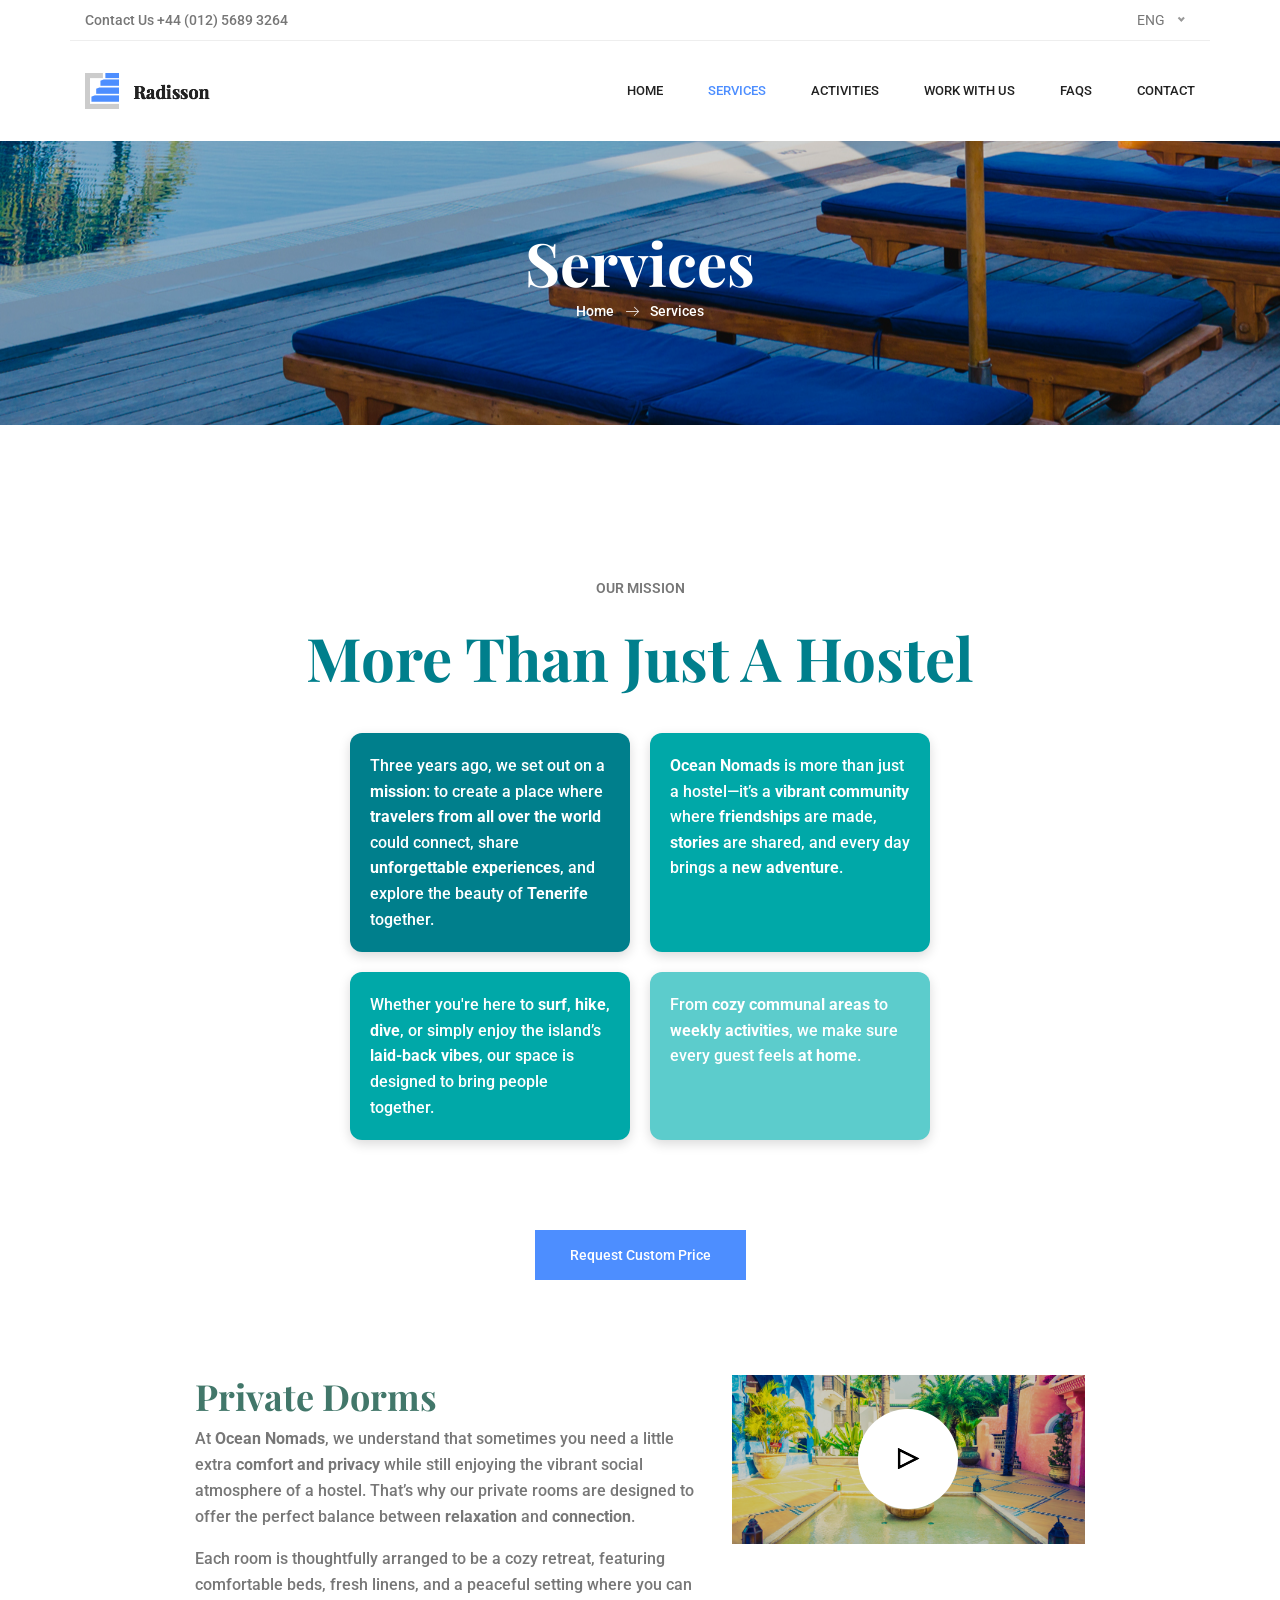
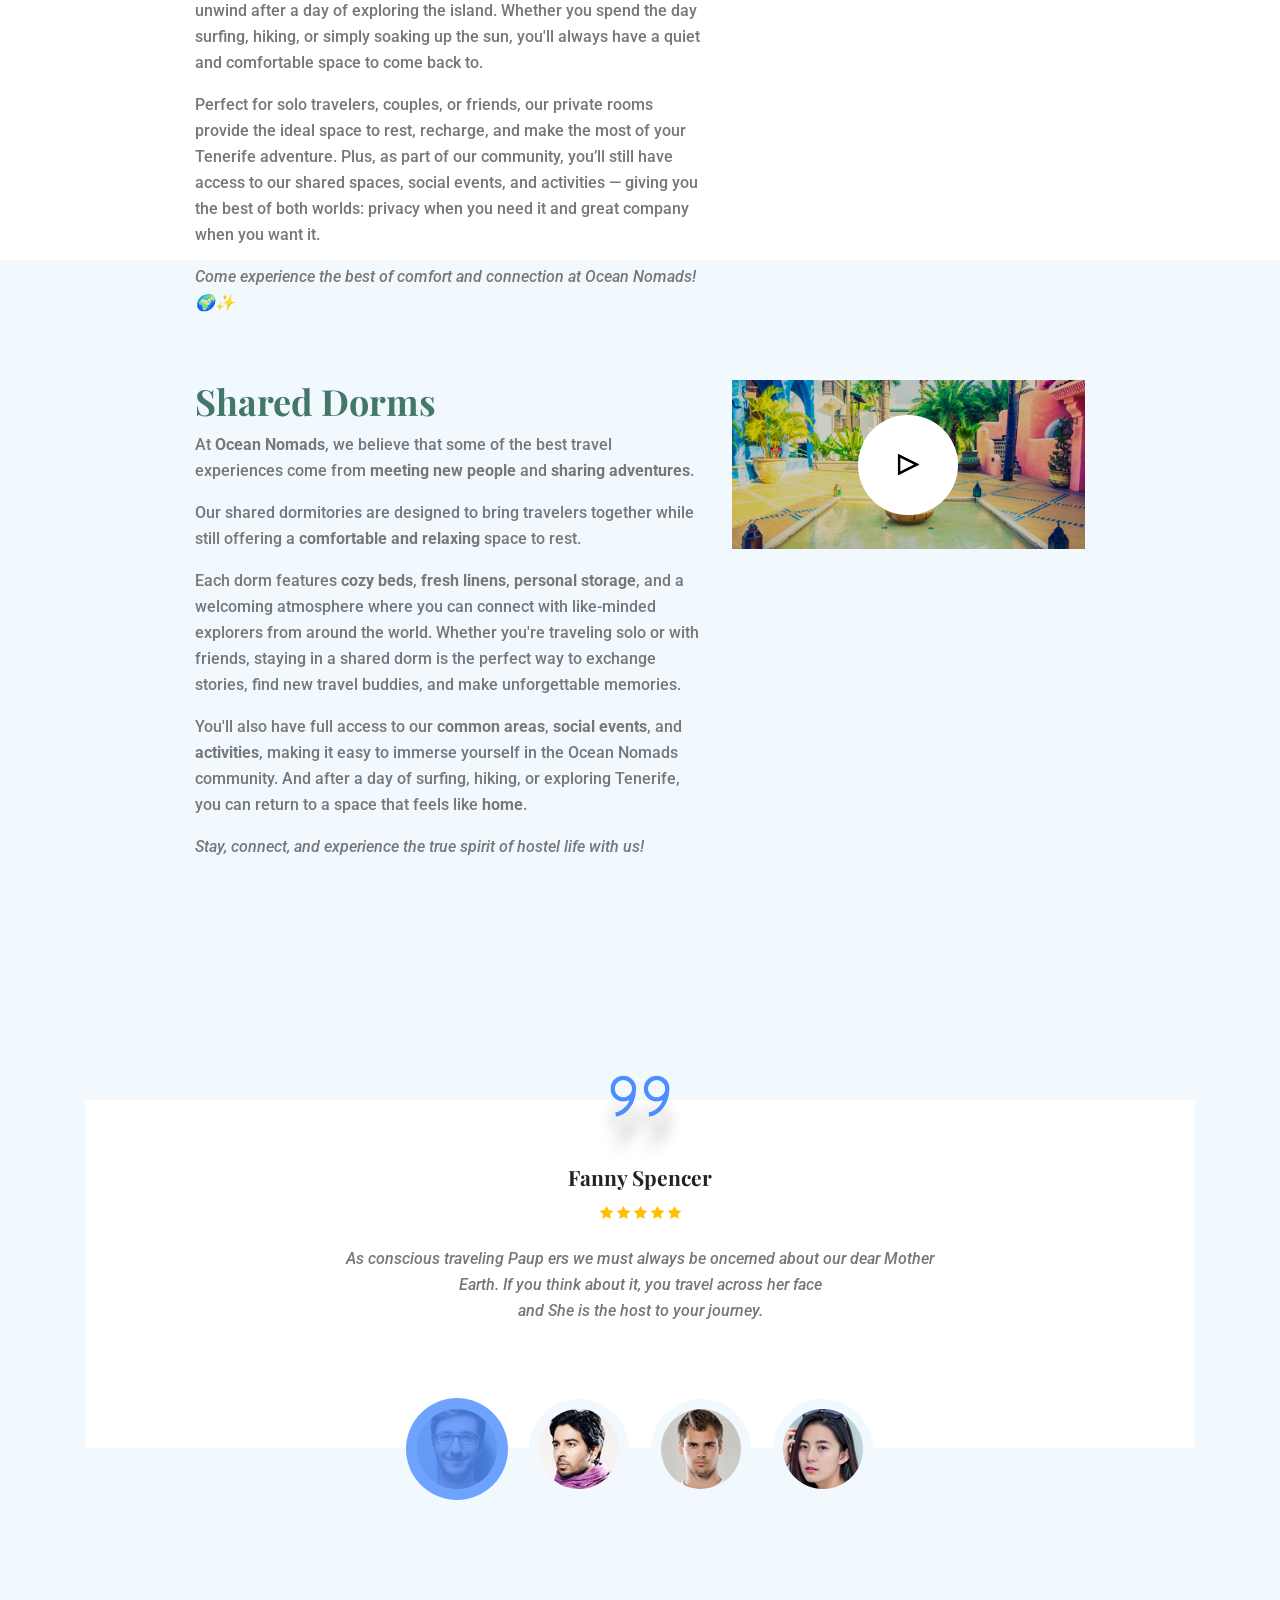
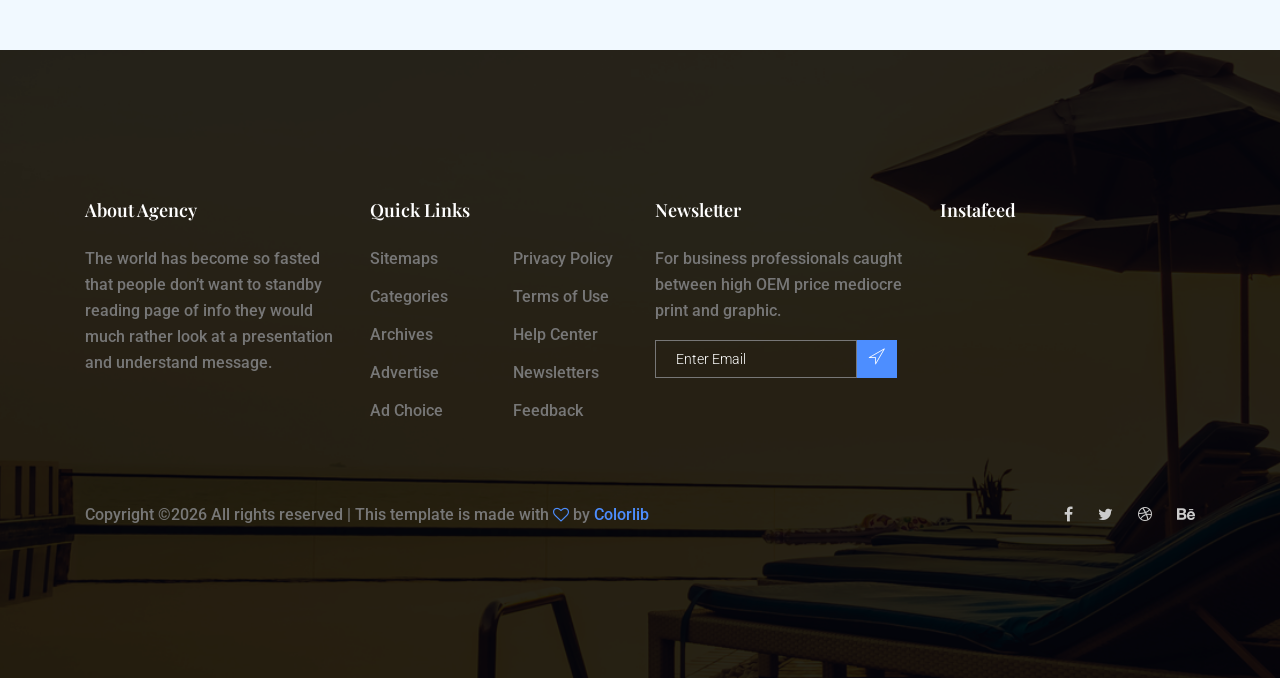
==== radission-gh-pages/about-us.html @ a46b7e70 "first empty draft" ====
<!doctype html>
<html lang="en">

<head>
  <!-- Required meta tags -->
  <meta charset="utf-8">
  <meta name="viewport" content="width=device-width, initial-scale=1, shrink-to-fit=no">

  <link rel="icon" href="img/favicon.png" type="image/png">
  <title>Ocean Nomads Hostel</title>

  <!-- Bootstrap CSS -->
  <link rel="stylesheet" href="css/bootstrap.css">
  <link rel="stylesheet" href="//code.jquery.com/ui/1.12.1/themes/base/jquery-ui.css">
  <link rel="stylesheet" href="vendors/linericon/style.css">
  <link rel="stylesheet" href="css/font-awesome.min.css">
  <link rel="stylesheet" href="vendors/owl-carousel/owl.carousel.min.css">
  <link rel="stylesheet" href="vendors/lightbox/simpleLightbox.css">
  <link rel="stylesheet" href="vendors/nice-select/css/nice-select.css">
  <link rel="stylesheet" href="vendors/animate-css/animate.css">
  <link rel="stylesheet" href="vendors/popup/magnific-popup.css">

  <!-- Main CSS -->
  <link rel="stylesheet" href="css/style.css">
  <link rel="stylesheet" href="css/responsive.css">
</head>

<body>

  <!--================Header Menu Area =================-->
  <header class="header_area">
    <div class="top_menu row m0">
      <div class="container">
        <div class="float-left">
          <ul class="list header_social">
            <li><a href="#">Contact Us +44 (012) 5689 3264</a></li>
          </ul>
        </div>
        <div class="float-right">
          <select>
            <option value="1">ENG</option>
            <option value="1">FRA</option>
            <option value="1">ESP</option>
          </select>
        </div>
      </div>
    </div>
    <div class="main_menu">
      <nav class="navbar navbar-expand-lg navbar-light">
        <div class="container">
          <!-- Brand Logo -->
          <a class="navbar-brand logo_h" href="index.html">
            <img src="img/logo.png" alt="Ocean Nomads Hostel Logo">
          </a>
          <button class="navbar-toggler" type="button" data-toggle="collapse"
            data-target="#navbarSupportedContent" aria-controls="navbarSupportedContent"
            aria-expanded="false" aria-label="Toggle navigation">
            <span class="icon-bar"></span>
            <span class="icon-bar"></span>
            <span class="icon-bar"></span>
          </button>

          <!-- Navbar Links -->
          <div class="collapse navbar-collapse offset" id="navbarSupportedContent">
            <ul class="nav navbar-nav menu_nav ml-auto">
              <li class="nav-item"><a class="nav-link" href="index.html">Home</a></li>
              <li class="nav-item active"><a class="nav-link" href="about-us.html">Services</a></li>
              <li class="nav-item"><a class="nav-link" href="gallery.html">Activities</a></li>
			  <li class="nav-item"><a class="nav-link" href="work.html">Work With Us</a></li>
			  <li class="nav-item"><a class="nav-link" href="faqs.html">FAQs</a></li>
              <li class="nav-item"><a class="nav-link" href="contact.html">Contact</a></li>
            </ul>
          </div>
        </div>
      </nav>
    </div>
  </header>
  <!--================End Header Menu Area =================-->

	<!--================Home Banner Area =================-->
	<section class="banner_area">
		<div class="banner_inner d-flex align-items-center">
			<div class="overlay bg-parallax" data-stellar-ratio="0.9" data-stellar-vertical-offset="0" data-background=""></div>
			<div class="container">
				<div class="banner_content text-center">
					<h2>Services</h2>
					<div class="page_link">
						<a href="index.html">Home</a>
						<a href="about-us.html">Services</a>
					</div>
				</div>
			</div>
		</div>
	</section>
	<!--================End Home Banner Area =================-->

	<!--================About Area =================-->
	<section class="about_area section_gap_top">
		<div class="container">
			<div class="row">
				<div class="col-lg-12">
					<div class="main_title">
						<div class="top-part">
							<p>Our Mission</p>
						</div>
						<h2>
							More Than Just A Hostel
						</h2>
						<div class="bottom_part">
						<div class="info-box">
							<p>
							Three years ago, we set out on a <strong>mission</strong>: to create a place where 
							<strong>travelers from all over the world</strong> could connect, share 
							<strong>unforgettable experiences</strong>, and explore the beauty of 
							<strong>Tenerife</strong> together.
							</p>
						</div>

						<div class="info-box">
							<p>
							<strong>Ocean Nomads</strong> is more than just a hostel—it’s a 
							<strong>vibrant community</strong> where <strong>friendships</strong> are made, 
							<strong>stories</strong> are shared, and every day brings a 
							<strong>new adventure</strong>.
							</p>
						</div>

						<div class="info-box">
							<p>
							Whether you're here to <strong>surf</strong>, <strong>hike</strong>, <strong>dive</strong>, 
							or simply enjoy the island’s <strong>laid-back vibes</strong>, our space is designed to 
							bring people together.
							</p>
						</div>

						<div class="info-box">
							<p>
							From <strong>cozy communal areas</strong> to <strong>weekly activities</strong>, we make 
							sure every guest feels <strong>at home</strong>.
							</p>
						</div>
						</div>


						<a href="#" class="main_btn mt-45">Request Custom Price</a>
					</div>
				</div>
			</div>
			<div class="row justify-content-center align-items-center mb-5">
			<div class="col-lg-10 d-flex flex-wrap">
				
				<!-- Left: Text -->
				<div class="col-lg-7 col-md-12">
				<h3>Private Dorms</h3>
				<div class="info-box">
					<p>
					At <strong>Ocean Nomads</strong>, we understand that sometimes you need a little extra 
					<strong>comfort and privacy</strong> while still enjoying the vibrant social atmosphere 
					of a hostel. That’s why our private rooms are designed to offer the perfect balance 
					between <strong>relaxation</strong> and <strong>connection</strong>.
					</p>
					<p>
					Each room is thoughtfully arranged to be a cozy retreat, featuring comfortable beds, 
					fresh linens, and a peaceful setting where you can unwind after a day of exploring the 
					island. Whether you spend the day surfing, hiking, or simply soaking up the sun, you'll 
					always have a quiet and comfortable space to come back to.
					</p>
					<p>
					Perfect for solo travelers, couples, or friends, our private rooms provide the ideal space 
					to rest, recharge, and make the most of your Tenerife adventure. Plus, as part of our 
					community, you’ll still have access to our shared spaces, social events, and activities — 
					giving you the best of both worlds: privacy when you need it and great company when you want it.
					</p>
					<p><em>Come experience the best of comfort and connection at Ocean Nomads! 🌍✨</em></p>
				</div>
				</div>

				<!-- Right: Video -->
				<div class="col-lg-5 col-md-12 text-center">
				<div class="video_area small-video" id="video">
					<img class="img-fluid" src="img/video-1.jpg" alt="">
					<div class="overlay overlay-bg"></div>
					<a class="popup-youtube" href="https://www.youtube.com/watch?v=VufDd-QL1c0">
					<img src="img/video-icon-1.png" alt="">
					</a>
				</div>
				</div>

			</div>
			</div>

			<div class="row justify-content-center align-items-center mb-5">
			<div class="col-lg-10 d-flex flex-wrap">
				
				<!-- Left: Text -->
				<div class="col-lg-7 col-md-12 order-lg-1 order-2">
				<h3>Shared Dorms</h3>
				<div class="info-box">
					<p>
					At <strong>Ocean Nomads</strong>, we believe that some of the best travel experiences 
					come from <strong>meeting new people</strong> and <strong>sharing adventures</strong>.
					</p>
					<p>
					Our shared dormitories are designed to bring travelers together while still offering a 
					<strong>comfortable and relaxing</strong> space to rest.
					</p>
					<p>
					Each dorm features <strong>cozy beds</strong>, <strong>fresh linens</strong>, 
					<strong>personal storage</strong>, and a welcoming atmosphere where you can connect 
					with like-minded explorers from around the world. Whether you're traveling solo or with 
					friends, staying in a shared dorm is the perfect way to exchange stories, find new travel 
					buddies, and make unforgettable memories.
					</p>
					<p>
					You'll also have full access to our <strong>common areas</strong>, 
					<strong>social events</strong>, and <strong>activities</strong>, making it easy to immerse 
					yourself in the Ocean Nomads community. And after a day of surfing, hiking, or exploring 
					Tenerife, you can return to a space that feels like <strong>home</strong>.
					</p>
					<p><em>Stay, connect, and experience the true spirit of hostel life with us!</em></p>
				</div>
				</div>

				<!-- Right: Video -->
				<div class="col-lg-5 col-md-12 text-center order-lg-2 order-1">
				<div class="video_area small-video" id="video">
					<img class="img-fluid" src="img/video-1.jpg" alt="">
					<div class="overlay overlay-bg"></div>
					<a class="popup-youtube" href="https://www.youtube.com/watch?v=VufDd-QL1c0">
					<img src="img/video-icon-1.png" alt="">
					</a>
				</div>
				</div>

			</div>
			</div>

			</div>
		</div>
	</section>
	<!--================End About Area =================-->

	<!--================Testimonials Area =================-->
	<section class="testimonials-area section_gap color-bg">
		<div class="container">
			<div class="text-center">
				<img class="quote-img" src="img/quote.png" alt="">
			</div>
			<div class="testi-slider owl-carousel" data-slider-id="1">
				<div class="item">
					<div class="testi-item">
						<h4>Fanny Spencer</h4>
						<ul class="list">
							<li><a href="#"><i class="fa fa-star"></i></a></li>
							<li><a href="#"><i class="fa fa-star"></i></a></li>
							<li><a href="#"><i class="fa fa-star"></i></a></li>
							<li><a href="#"><i class="fa fa-star"></i></a></li>
							<li><a href="#"><i class="fa fa-star"></i></a></li>
						</ul>
						<div class="wow fadeIn" data-wow-duration="1s">
							<p>
								As conscious traveling Paup ers we must always be oncerned about our dear Mother Earth. If you think about it,
								you travel
								across her face <br> and She is the host to your journey.
							</p>
						</div>
					</div>
				</div>
				<div class="item">
					<div class="testi-item">
						<h4>Fanny Spencer</h4>
						<ul class="list">
							<li><a href="#"><i class="fa fa-star"></i></a></li>
							<li><a href="#"><i class="fa fa-star"></i></a></li>
							<li><a href="#"><i class="fa fa-star"></i></a></li>
							<li><a href="#"><i class="fa fa-star"></i></a></li>
							<li><a href="#"><i class="fa fa-star"></i></a></li>
						</ul>
						<div class="wow fadeIn" data-wow-duration="1s">
							<p>
								As conscious traveling Paup ers we must always be oncerned about our dear Mother Earth. If you think about it,
								you travel
								across her face <br> and She is the host to your journey.
							</p>
						</div>
					</div>
				</div>
				<div class="item">
					<div class="testi-item">
						<h4>Fanny Spencer</h4>
						<ul class="list">
							<li><a href="#"><i class="fa fa-star"></i></a></li>
							<li><a href="#"><i class="fa fa-star"></i></a></li>
							<li><a href="#"><i class="fa fa-star"></i></a></li>
							<li><a href="#"><i class="fa fa-star"></i></a></li>
							<li><a href="#"><i class="fa fa-star"></i></a></li>
						</ul>
						<div class="wow fadeIn" data-wow-duration="1s">
							<p>
								As conscious traveling Paup ers we must always be oncerned about our dear Mother Earth. If you think about it,
								you travel
								across her face <br> and She is the host to your journey.
							</p>
						</div>
					</div>
				</div>
				<div class="item">
					<div class="testi-item">
						<img src="img/quote.png" alt="">
						<h4>Fanny Spencer</h4>
						<ul class="list">
							<li><a href="#"><i class="fa fa-star"></i></a></li>
							<li><a href="#"><i class="fa fa-star"></i></a></li>
							<li><a href="#"><i class="fa fa-star"></i></a></li>
							<li><a href="#"><i class="fa fa-star"></i></a></li>
							<li><a href="#"><i class="fa fa-star"></i></a></li>
						</ul>
						<div class="wow fadeIn" data-wow-duration="1s">
							<p>
								As conscious traveling Paup ers we must always be oncerned about our dear Mother Earth. If you think about it,
								you travel
								across her face <br> and She is the host to your journey.
							</p>
						</div>
					</div>
				</div>
			</div>
			<div class="owl-thumbs d-flex justify-content-center" data-slider-id="1">
				<div class="owl-thumb-item">
					<div>
						<img class="img-fluid" src="img/testimonial/t1.png" alt="">
					</div>
					<div class="overlay overlay-grad"></div>
				</div>
				<div class="owl-thumb-item">
					<div>
						<img class="img-fluid" src="img/testimonial/t2.png" alt="">
					</div>
					<div class="overlay overlay-grad"></div>
				</div>
				<div class="owl-thumb-item">
					<div>
						<img class="img-fluid" src="img/testimonial/t3.png" alt="">
					</div>
					<div class="overlay overlay-grad"></div>
				</div>
				<div class="owl-thumb-item">
					<div>
						<img class="img-fluid" src="img/testimonial/t4.png" alt="">
					</div>
					<div class="overlay overlay-grad"></div>
				</div>
			</div>
		</div>
	</section>
	<!--================End Testimonials Area =================-->

	<!--================ start footer Area  =================-->
	<footer class="footer-area section_gap">
		<div class="container">
			<div class="row">
				<div class="col-lg-3  col-md-6 col-sm-6">
					<div class="single-footer-widget">
						<h6>About Agency</h6>
						<p>
							The world has become so fasted that people don’t want to standby reading page of info they would much rather
							look at a presentation and understand message.
						</p>
					</div>
				</div>
				<div class="col-lg-3 col-md-6 col-sm-6">
					<div class="single-footer-widget">
						<h6>Quick Links</h6>
						<div class="row">
							<ul class="col footer-nav">
								<li><a href="#">Sitemaps</a></li>
								<li><a href="#">Categories</a></li>
								<li><a href="#">Archives</a></li>
								<li><a href="#">Advertise</a></li>
								<li><a href="#">Ad Choice</a></li>
							</ul>
							<ul class="col footer-nav">
								<li><a href="#">Privacy Policy</a></li>
								<li><a href="#">Terms of Use</a></li>
								<li><a href="#">Help Center</a></li>
								<li><a href="#">Newsletters</a></li>
								<li><a href="#">Feedback</a></li>
							</ul>
						</div>
					</div>
				</div>

				<div class="col-lg-3  col-md-6 col-sm-6">
					<div class="single-footer-widget">
						<h6>Newsletter</h6>
						<p>For business professionals caught between high OEM price mediocre print and graphic.</p>
						<div class="" id="mc_embed_signup">

							<form target="_blank" novalidate="true" action="https://spondonit.us12.list-manage.com/subscribe/post?u=1462626880ade1ac87bd9c93a&amp;id=92a4423d01"
							 method="get" class="form-inline">

								<div class="d-flex flex-row">

									<input class="form-control" name="EMAIL" placeholder="Enter Email" onfocus="this.placeholder = ''" onblur="this.placeholder = 'Enter Email '"
									 required="" type="email">


									<button class="click-btn btn btn-default"><i class="lnr lnr-location" aria-hidden="true"></i></button>
									<div style="position: absolute; left: -5000px;">
										<input name="b_36c4fd991d266f23781ded980_aefe40901a" tabindex="-1" value="" type="text">
									</div>

									<!-- <div class="col-lg-4 col-md-4">
											<button class="bb-btn btn"><span class="lnr lnr-arrow-right"></span></button>
										</div>  -->
								</div>
								<div class="info"></div>
							</form>
						</div>
					</div>
				</div>
				<div class="col-lg-3  col-md-6 col-sm-6">
					<div class="single-footer-widget mail-chimp">
						<h6 class="mb-20">Instafeed</h6>
						<ul class="instafeed d-flex flex-wrap">
							<li><img src="img/instagram/Image-01.jpg" alt=""></li>
							<li><img src="img/instagram/Image-02.jpg" alt=""></li>
							<li><img src="img/instagram/Image-03.jpg" alt=""></li>
							<li><img src="img/instagram/Image-04.jpg" alt=""></li>
							<li><img src="img/instagram/Image-05.jpg" alt=""></li>
							<li><img src="img/instagram/Image-06.jpg" alt=""></li>
							<li><img src="img/instagram/Image-07.jpg" alt=""></li>
							<li><img src="img/instagram/Image-08.jpg" alt=""></li>
						</ul>
					</div>
				</div>
			</div>
			<div class="footer-bottom d-flex justify-content-between align-items-center flex-wrap">
				<div>
					<p class="footer-text m-0"><!-- Link back to Colorlib can't be removed. Template is licensed under CC BY 3.0. -->
Copyright &copy;<script>document.write(new Date().getFullYear());</script> All rights reserved | This template is made with <i class="fa fa-heart-o" aria-hidden="true"></i> by <a href="https://colorlib.com" target="_blank">Colorlib</a>
<!-- Link back to Colorlib can't be removed. Template is licensed under CC BY 3.0. --></p>
				</div>
				<div class="footer-social d-flex align-items-center">
					<a href="#"><i class="fa fa-facebook"></i></a>
					<a href="#"><i class="fa fa-twitter"></i></a>
					<a href="#"><i class="fa fa-dribbble"></i></a>
					<a href="#"><i class="fa fa-behance"></i></a>
				</div>
			</div>
		</div>
	</footer>
	<!--================ End footer Area  =================-->


	<!-- Optional JavaScript -->
	<!-- jQuery first, then Popper.js, then Bootstrap JS -->
	<script src="js/jquery.min.js"></script>
	<script src="https://code.jquery.com/ui/1.12.1/jquery-ui.js"></script>
	<script src="js/popper.js"></script>
	<script src="js/bootstrap.min.js"></script>
	<script src="js/stellar.js"></script>
	<script src="https://maps.googleapis.com/maps/api/js?key=AIzaSyBhOdIF3Y9382fqJYt5I_sswSrEw5eihAA"></script>
	<script src="vendors/lightbox/simpleLightbox.min.js"></script>
	<script src="vendors/nice-select/js/jquery.nice-select.min.js"></script>
	<script src="vendors/isotope/imagesloaded.pkgd.min.js"></script>
	<script src="vendors/isotope/isotope.pkgd.min.js"></script>
	<script src="vendors/owl-carousel/owl.carousel.min.js"></script>
	<script src="js/owl-carousel-thumb.min.js"></script>
	<script src="vendors/popup/jquery.magnific-popup.min.js"></script>
	<script src="js/jquery.ajaxchimp.min.js"></script>
	<script src="vendors/counter-up/jquery.waypoints.min.js"></script>
	<script src="vendors/counter-up/jquery.counterup.js"></script>
	<script src="js/mail-script.js"></script>
	<script src="js/theme.js"></script>
</body>

</html>
---- radission-gh-pages/vendors/linericon/style.css ----
@font-face {
	font-family: 'Linearicons-Free';
	src:url('fonts/Linearicons-Free.eot?w118d');
	src:url('fonts/Linearicons-Free.eot?#iefixw118d') format('embedded-opentype'),
		url('fonts/Linearicons-Free.woff2?w118d') format('woff2'),
		url('fonts/Linearicons-Free.woff?w118d') format('woff'),
		url('fonts/Linearicons-Free.ttf?w118d') format('truetype'),
		url('fonts/Linearicons-Free.svg?w118d#Linearicons-Free') format('svg');
	font-weight: normal;
	font-style: normal;
}

.lnr {
	font-family: 'Linearicons-Free';
	speak: none;
	font-style: normal;
	font-weight: normal;
	font-variant: normal;
	text-transform: none;
	line-height: 1;

	/* Better Font Rendering =========== */
	-webkit-font-smoothing: antialiased;
	-moz-osx-font-smoothing: grayscale;
}

.lnr-home:before {
	content: "\e800";
}
.lnr-apartment:before {
	content: "\e801";
}
.lnr-pencil:before {
	content: "\e802";
}
.lnr-magic-wand:before {
	content: "\e803";
}
.lnr-drop:before {
	content: "\e804";
}
.lnr-lighter:before {
	content: "\e805";
}
.lnr-poop:before {
	content: "\e806";
}
.lnr-sun:before {
	content: "\e807";
}
.lnr-moon:before {
	content: "\e808";
}
.lnr-cloud:before {
	content: "\e809";
}
.lnr-cloud-upload:before {
	content: "\e80a";
}
.lnr-cloud-download:before {
	content: "\e80b";
}
.lnr-cloud-sync:before {
	content: "\e80c";
}
.lnr-cloud-check:before {
	content: "\e80d";
}
.lnr-database:before {
	content: "\e80e";
}
.lnr-lock:before {
	content: "\e80f";
}
.lnr-cog:before {
	content: "\e810";
}
.lnr-trash:before {
	content: "\e811";
}
.lnr-dice:before {
	content: "\e812";
}
.lnr-heart:before {
	content: "\e813";
}
.lnr-star:before {
	content: "\e814";
}
.lnr-star-half:before {
	content: "\e815";
}
.lnr-star-empty:before {
	content: "\e816";
}
.lnr-flag:before {
	content: "\e817";
}
.lnr-envelope:before {
	content: "\e818";
}
.lnr-paperclip:before {
	content: "\e819";
}
.lnr-inbox:before {
	content: "\e81a";
}
.lnr-eye:before {
	content: "\e81b";
}
.lnr-printer:before {
	content: "\e81c";
}
.lnr-file-empty:before {
	content: "\e81d";
}
.lnr-file-add:before {
	content: "\e81e";
}
.lnr-enter:before {
	content: "\e81f";
}
.lnr-exit:before {
	content: "\e820";
}
.lnr-graduation-hat:before {
	content: "\e821";
}
.lnr-license:before {
	content: "\e822";
}
.lnr-music-note:before {
	content: "\e823";
}
.lnr-film-play:before {
	content: "\e824";
}
.lnr-camera-video:before {
	content: "\e825";
}
.lnr-camera:before {
	content: "\e826";
}
.lnr-picture:before {
	content: "\e827";
}
.lnr-book:before {
	content: "\e828";
}
.lnr-bookmark:before {
	content: "\e829";
}
.lnr-user:before {
	content: "\e82a";
}
.lnr-users:before {
	content: "\e82b";
}
.lnr-shirt:before {
	content: "\e82c";
}
.lnr-store:before {
	content: "\e82d";
}
.lnr-cart:before {
	content: "\e82e";
}
.lnr-tag:before {
	content: "\e82f";
}
.lnr-phone-handset:before {
	content: "\e830";
}
.lnr-phone:before {
	content: "\e831";
}
.lnr-pushpin:before {
	content: "\e832";
}
.lnr-map-marker:before {
	content: "\e833";
}
.lnr-map:before {
	content: "\e834";
}
.lnr-location:before {
	content: "\e835";
}
.lnr-calendar-full:before {
	content: "\e836";
}
.lnr-keyboard:before {
	content: "\e837";
}
.lnr-spell-check:before {
	content: "\e838";
}
.lnr-screen:before {
	content: "\e839";
}
.lnr-smartphone:before {
	content: "\e83a";
}
.lnr-tablet:before {
	content: "\e83b";
}
.lnr-laptop:before {
	content: "\e83c";
}
.lnr-laptop-phone:before {
	content: "\e83d";
}
.lnr-power-switch:before {
	content: "\e83e";
}
.lnr-bubble:before {
	content: "\e83f";
}
.lnr-heart-pulse:before {
	content: "\e840";
}
.lnr-construction:before {
	content: "\e841";
}
.lnr-pie-chart:before {
	content: "\e842";
}
.lnr-chart-bars:before {
	content: "\e843";
}
.lnr-gift:before {
	content: "\e844";
}
.lnr-diamond:before {
	content: "\e845";
}
.lnr-linearicons:before {
	content: "\e846";
}
.lnr-dinner:before {
	content: "\e847";
}
.lnr-coffee-cup:before {
	content: "\e848";
}
.lnr-leaf:before {
	content: "\e849";
}
.lnr-paw:before {
	content: "\e84a";
}
.lnr-rocket:before {
	content: "\e84b";
}
.lnr-briefcase:before {
	content: "\e84c";
}
.lnr-bus:before {
	content: "\e84d";
}
.lnr-car:before {
	content: "\e84e";
}
.lnr-train:before {
	content: "\e84f";
}
.lnr-bicycle:before {
	content: "\e850";
}
.lnr-wheelchair:before {
	content: "\e851";
}
.lnr-select:before {
	content: "\e852";
}
.lnr-earth:before {
	content: "\e853";
}
.lnr-smile:before {
	content: "\e854";
}
.lnr-sad:before {
	content: "\e855";
}
.lnr-neutral:before {
	content: "\e856";
}
.lnr-mustache:before {
	content: "\e857";
}
.lnr-alarm:before {
	content: "\e858";
}
.lnr-bullhorn:before {
	content: "\e859";
}
.lnr-volume-high:before {
	content: "\e85a";
}
.lnr-volume-medium:before {
	content: "\e85b";
}
.lnr-volume-low:before {
	content: "\e85c";
}
.lnr-volume:before {
	content: "\e85d";
}
.lnr-mic:before {
	content: "\e85e";
}
.lnr-hourglass:before {
	content: "\e85f";
}
.lnr-undo:before {
	content: "\e860";
}
.lnr-redo:before {
	content: "\e861";
}
.lnr-sync:before {
	content: "\e862";
}
.lnr-history:before {
	content: "\e863";
}
.lnr-clock:before {
	content: "\e864";
}
.lnr-download:before {
	content: "\e865";
}
.lnr-upload:before {
	content: "\e866";
}
.lnr-enter-down:before {
	content: "\e867";
}
.lnr-exit-up:before {
	content: "\e868";
}
.lnr-bug:before {
	content: "\e869";
}
.lnr-code:before {
	content: "\e86a";
}
.lnr-link:before {
	content: "\e86b";
}
.lnr-unlink:before {
	content: "\e86c";
}
.lnr-thumbs-up:before {
	content: "\e86d";
}
.lnr-thumbs-down:before {
	content: "\e86e";
}
.lnr-magnifier:before {
	content: "\e86f";
}
.lnr-cross:before {
	content: "\e870";
}
.lnr-menu:before {
	content: "\e871";
}
.lnr-list:before {
	content: "\e872";
}
.lnr-chevron-up:before {
	content: "\e873";
}
.lnr-chevron-down:before {
	content: "\e874";
}
.lnr-chevron-left:before {
	content: "\e875";
}
.lnr-chevron-right:before {
	content: "\e876";
}
.lnr-arrow-up:before {
	content: "\e877";
}
.lnr-arrow-down:before {
	content: "\e878";
}
.lnr-arrow-left:before {
	content: "\e879";
}
.lnr-arrow-right:before {
	content: "\e87a";
}
.lnr-move:before {
	content: "\e87b";
}
.lnr-warning:before {
	content: "\e87c";
}
.lnr-question-circle:before {
	content: "\e87d";
}
.lnr-menu-circle:before {
	content: "\e87e";
}
.lnr-checkmark-circle:before {
	content: "\e87f";
}
.lnr-cross-circle:before {
	content: "\e880";
}
.lnr-plus-circle:before {
	content: "\e881";
}
.lnr-circle-minus:before {
	content: "\e882";
}
.lnr-arrow-up-circle:before {
	content: "\e883";
}
.lnr-arrow-down-circle:before {
	content: "\e884";
}
.lnr-arrow-left-circle:before {
	content: "\e885";
}
.lnr-arrow-right-circle:before {
	content: "\e886";
}
.lnr-chevron-up-circle:before {
	content: "\e887";
}
.lnr-chevron-down-circle:before {
	content: "\e888";
}
.lnr-chevron-left-circle:before {
	content: "\e889";
}
.lnr-chevron-right-circle:before {
	content: "\e88a";
}
.lnr-crop:before {
	content: "\e88b";
}
.lnr-frame-expand:before {
	content: "\e88c";
}
.lnr-frame-contract:before {
	content: "\e88d";
}
.lnr-layers:before {
	content: "\e88e";
}
.lnr-funnel:before {
	content: "\e88f";
}
.lnr-text-format:before {
	content: "\e890";
}
.lnr-text-format-remove:before {
	content: "\e891";
}
.lnr-text-size:before {
	content: "\e892";
}
.lnr-bold:before {
	content: "\e893";
}
.lnr-italic:before {
	content: "\e894";
}
.lnr-underline:before {
	content: "\e895";
}
.lnr-strikethrough:before {
	content: "\e896";
}
.lnr-highlight:before {
	content: "\e897";
}
.lnr-text-align-left:before {
	content: "\e898";
}
.lnr-text-align-center:before {
	content: "\e899";
}
.lnr-text-align-right:before {
	content: "\e89a";
}
.lnr-text-align-justify:before {
	content: "\e89b";
}
.lnr-line-spacing:before {
	content: "\e89c";
}
.lnr-indent-increase:before {
	content: "\e89d";
}
.lnr-indent-decrease:before {
	content: "\e89e";
}
.lnr-pilcrow:before {
	content: "\e89f";
}
.lnr-direction-ltr:before {
	content: "\e8a0";
}
.lnr-direction-rtl:before {
	content: "\e8a1";
}
.lnr-page-break:before {
	content: "\e8a2";
}
.lnr-sort-alpha-asc:before {
	content: "\e8a3";
}
.lnr-sort-amount-asc:before {
	content: "\e8a4";
}
.lnr-hand:before {
	content: "\e8a5";
}
.lnr-pointer-up:before {
	content: "\e8a6";
}
.lnr-pointer-right:before {
	content: "\e8a7";
}
.lnr-pointer-down:before {
	content: "\e8a8";
}
.lnr-pointer-left:before {
	content: "\e8a9";
}
---- radission-gh-pages/vendors/lightbox/simpleLightbox.css ----
.slbOverlay, .slbWrapOuter, .slbWrap {
  position: fixed;
  top: 0;
  right: 0;
  bottom: 0;
  left: 0;
}

.slbOverlay {
  overflow: hidden;
  z-index: 2000;
  background-color: #000;
  opacity: 0.7;
  filter: alpha(opacity=70);
  -webkit-animation: slbOverlay 0.5s;
  -moz-animation: slbOverlay 0.5s;
  animation: slbOverlay 0.5s;
}

.slbWrapOuter {
  overflow-x: hidden;
  overflow-y: auto;
  z-index: 2010;
}

.slbWrap {
  position: absolute;
  text-align: center;
}

.slbWrap:before {
  content: "";
  display: inline-block;
  height: 100%;
  vertical-align: middle;
}

.slbContentOuter {
  display: inline-block;
  vertical-align: middle;
  margin: 0px auto;
  padding: 0 1em;
  box-sizing: border-box;
  z-index: 2020;
  text-align: left;
  max-width: 100%;
}

.slbContentEl .slbContentOuter {
  padding: 5em 1em;
}

.slbContent {
  position: relative;
}

.slbContentEl .slbContent {
  -webkit-animation: slbEnter 0.3s;
  -moz-animation: slbEnter 0.3s;
  animation: slbEnter 0.3s;
  background-color: #fff;
  box-shadow: 0 0.2em 1em rgba(0, 0, 0, 0.4);
}

.slbImageWrap {
  -webkit-animation: slbEnter 0.3s;
  -moz-animation: slbEnter 0.3s;
  animation: slbEnter 0.3s;
  position: relative;
}

.slbImageWrap:after {
  content: "";
  position: absolute;
  left: 0;
  right: 0;
  top: 5em;
  bottom: 5em;
  display: block;
  z-index: -1;
  box-shadow: 0 0.2em 1em rgba(0, 0, 0, 0.6);
  background-color: #FFF;
}

.slbImage {
  width: auto;
  max-width: 100%;
  height: auto;
  display: block;
  line-height: 0;
  box-sizing: border-box;
  padding: 5em 0;
  margin: 0 auto;
}

.slbCaption {
  display: inline-block;
  max-width: 100%;
  overflow: hidden;
  text-overflow: ellipsis;
  white-space: nowrap;
  word-wrap: normal;
  font-size: 1.4em;
  position: absolute;
  left: 0;
  right: 0;
  bottom: 0;
  padding: 0.71429em 0;
  color: #fff;
  color: rgba(255, 255, 255, 0.7);
  text-align: center;
}

.slbCloseBtn, .slbArrow {
  margin: 0;
  padding: 0;
  border: 0;
  cursor: pointer;
  background: none;
}

.slbCloseBtn::-moz-focus-inner, .slbArrow::-moz-focus-inner {
  padding: 0;
  border: 0;
}

.slbCloseBtn:hover, .slbArrow:hover {
  opacity: 0.5;
}

.slbCloseBtn:active, .slbArrow:active {
  opacity: 0.8;
}

.slbCloseBtn {
  -webkit-animation: slbEnter 0.3s;
  -moz-animation: slbEnter 0.3s;
  animation: slbEnter 0.3s;
  font-size: 3em;
  width: 1.66667em;
  height: 1.66667em;
  line-height: 1.66667em;
  position: absolute;
  right: -0.33333em;
  top: 0;
  color: #fff;
  color: rgba(255, 255, 255, 0.7);
  text-align: center;
    outline: none;
    box-shadow: none;
}

.slbLoading .slbCloseBtn {
  display: none;
}

.slbLoadingText {
  font-size: 1.4em;
  color: #fff;
  color: rgba(255, 255, 255, 0.9);
}

.slbArrows {
  position: fixed;
  top: 50%;
  left: 0;
  right: 0;
}

.slbLoading .slbArrows {
  display: none;
}

.slbArrow {
  position: absolute;
  top: 50%;
  margin-top: -5em;
  width: 5em;
  height: 10em;
  opacity: 0.7;
  text-indent: -999em;
  overflow: hidden;
    outline: none;
    box-shadow: none;
}

.slbArrow:before {
  content: "";
  position: absolute;
  top: 50%;
  left: 50%;
  margin: -0.8em 0 0 -0.8em;
  border: 0.8em solid transparent;
}

.slbArrow.next {
  right: 0;
}

.slbArrow.next:before {
  border-left-color: #fff;
}

.slbArrow.prev {
  left: 0;
}

.slbArrow.prev:before {
  border-right-color: #fff;
}

.slbIframeCont {
  width: 80em;
  height: 0;
  overflow: hidden;
  padding-top: 56.25%;
  margin: 5em 0;
}

.slbIframe {
  position: absolute;
  top: 0;
  left: 0;
  width: 100%;
  height: 100%;
  box-shadow: 0 0.2em 1em rgba(0, 0, 0, 0.6);
  background: #000;
}

@-webkit-keyframes slbOverlay {
  from {
    opacity: 0;
  }
  to {
    opacity: 0.7;
  }
}

@-moz-keyframes slbOverlay {
  from {
    opacity: 0;
  }
  to {
    opacity: 0.7;
  }
}

@keyframes slbOverlay {
  from {
    opacity: 0;
  }
  to {
    opacity: 0.7;
  }
}

@-webkit-keyframes slbEnter {
  from {
    opacity: 0;
    -webkit-transform: translate3d(0, -1em, 0);
  }
  to {
    opacity: 1;
    -webkit-transform: translate3d(0, 0, 0);
  }
}

@-moz-keyframes slbEnter {
  from {
    opacity: 0;
    -moz-transform: translate3d(0, -1em, 0);
  }
  to {
    opacity: 1;
    -moz-transform: translate3d(0, 0, 0);
  }
}

@keyframes slbEnter {
  from {
    opacity: 0;
    -webkit-transform: translate3d(0, -1em, 0);
    -moz-transform: translate3d(0, -1em, 0);
    -ms-transform: translate3d(0, -1em, 0);
    -o-transform: translate3d(0, -1em, 0);
    transform: translate3d(0, -1em, 0);
  }
  to {
    opacity: 1;
    -webkit-transform: translate3d(0, 0, 0);
    -moz-transform: translate3d(0, 0, 0);
    -ms-transform: translate3d(0, 0, 0);
    -o-transform: translate3d(0, 0, 0);
    transform: translate3d(0, 0, 0);
  }
}
---- radission-gh-pages/css/style.css ----
/*----------------------------------------------------
@File: Default Styles
@Author: Rocky Ahmed
@URL: http://wethemez.com
Author E-mail: rockybd1995@gmail.com

This file contains the styling for the actual theme, this
is the file you need to edit to change the look of the
theme.
---------------------------------------------------- */
/*=====================================================================
@Template Name: Builder Construction 
@Author: Rocky Ahmed
@Developed By: Rocky Ahmed
@Developer URL: http://rocky.wethemez.com
Author E-mail: rockybd1995@gmail.com

@Default Styles

Table of Content:
01/ Variables
02/ predefin
03/ header
04/ button
05/ banner
06/ breadcrumb
07/ about
08/ team
09/ project 
10/ price 
11/ team 
12/ blog 
13/ video  
14/ features  
15/ career  
16/ contact 
17/ footer

=====================================================================*/
/*----------------------------------------------------*/
/*font Variables*/
/*Color Variables*/
/*=================== fonts ====================*/
@import url("https://fonts.googleapis.com/css?family=Playfair+Display:400,700,900|Roboto:300,400,500,700");
/*---------------------------------------------------- */
/*----------------------------------------------------*/
.list {
  list-style: none;
  margin: 0px;
  padding: 0px; }

a {
  text-decoration: none;
  transition: all 300ms linear 0s; }
  a:hover, a:focus {
    text-decoration: none;
    outline: none; }

.row.m0 {
  margin: 0px; }

body {
  line-height: 26px;
  font-size: 16px;
  font-family: "Roboto", sans-serif;
  font-weight: 500;
  color: #777777; }
  body.blog {
    background: #f1f9ff; }

h1, h4, h5, h6 {
  font-family: "Playfair Display", serif;
  font-weight: bold;
  color: #222222; }

h2 {
  font-family: "Playfair Display", serif;
  font-weight: bold;
  color: #007f8c;
  font-size: 38px; }

h3 {
  font-family: "Playfair Display", serif;
  font-weight: bold;
  color: #42776a;
  font-size: 36px; }

button:focus {
  outline: none;
  box-shadow: none; }

/*---------------------------------------------------- */
/*----------------------------------------------------*/
.p_120 {
  padding-top: 120px;
  padding-bottom: 120px; }

.pad_top {
  padding-top: 120px; }

.section_gap {
  padding: 150px 0; }
  @media (max-width: 991px) {
    .section_gap {
      padding: 70px 0; } }

.section_gap_top {
  padding-top: 150px; }
  @media (max-width: 991px) {
    .section_gap_top {
      padding-top: 70px; } }

.mt-25 {
  margin-top: 25px; }

.mt-45 {
  margin-top: 50px; }

.mt-50 {
  margin-top: 50px; }

@media (min-width: 1620px) {
  .box_1620 {
    max-width: 1650px;
    margin: auto; } }
/* Main Title Area css
============================================================================================ */
.main_title {
  text-align: center;
  max-width: 680px;
  margin: 0px auto 95px; }
  @media (max-width: 991px) {
    .main_title {
      margin: 0px auto 35px; } }
  .main_title .top-part p {
    font-size: 14px;
    text-transform: uppercase;
    font-weight: 600; }
  .main_title h2 {
    font-family: "Playfair Display", serif;
    font-size: 60px;
    margin-top: 20px;
    margin-bottom: 20px; }
    @media (max-width: 991px) {
      .main_title h2 {
        font-size: 40px; } }
  .main_title p {
    margin-bottom: 0px; }

/* End Main Title Area css
============================================================================================ */
.overlay {
  position: absolute;
  top: 0;
  left: 0;
  bottom: 0;
  right: 0; }

/*---------------------------------------------------- */
/*----------------------------------------------------*/
.header_area {
  position: absolute;
  width: 100%;
  top: 0;
  left: 0;
  z-index: 9999999;
  transition: background 0.4s, all 0.3s linear; }
  .header_area .navbar {
    background: #ffffff;
    padding: 0px;
    border: 0px;
    border-radius: 0px; }
    .header_area .navbar .nav .nav-item {
      margin-right: 45px; }
      .header_area .navbar .nav .nav-item .nav-link {
        font: 500 13px/100px "Roboto", sans-serif;
        text-transform: uppercase;
        color: #222222;
        padding: 0px;
        display: inline-block; }
        .header_area .navbar .nav .nav-item .nav-link:after {
          display: none; }
      .header_area .navbar .nav .nav-item:hover .nav-link, .header_area .navbar .nav .nav-item.active .nav-link {
        color: #4d8eff; }
      .header_area .navbar .nav .nav-item.submenu {
        position: relative; }
        .header_area .navbar .nav .nav-item.submenu ul {
          border: none;
          padding: 0px;
          border-radius: 0px;
          box-shadow: none;
          margin: 0px;
          background: #fff;
          box-shadow: 0px 3px 16px 0px rgba(0, 0, 0, 0.1); }
          @media (min-width: 992px) {
            .header_area .navbar .nav .nav-item.submenu ul {
              position: absolute;
              top: 120%;
              left: 0px;
              min-width: 200px;
              text-align: left;
              opacity: 0;
              transition: all 300ms linear 0s;
              visibility: hidden;
              display: block;
              border: none;
              padding: 0px;
              border-radius: 0px; } }
          .header_area .navbar .nav .nav-item.submenu ul:before {
            content: "";
            width: 0;
            height: 0;
            border-style: solid;
            border-width: 10px 10px 0 10px;
            border-color: #eeeeee transparent transparent transparent;
            position: absolute;
            right: 24px;
            top: 45px;
            z-index: 3;
            opacity: 0;
            transition: all 400ms linear 300ms linear 0s; }
          .header_area .navbar .nav .nav-item.submenu ul .nav-item {
            display: block;
            float: none;
            margin-right: 0px;
            border-bottom: 1px solid #ededed;
            margin-left: 0px;
            transition: all 0.4s linear 300ms linear 0s; }
            .header_area .navbar .nav .nav-item.submenu ul .nav-item .nav-link {
              line-height: 45px;
              color: #222222;
              padding: 0px 30px;
              transition: all 150ms linear 300ms linear 0s;
              display: block;
              margin-right: 0px; }
            .header_area .navbar .nav .nav-item.submenu ul .nav-item:last-child {
              border-bottom: none; }
            .header_area .navbar .nav .nav-item.submenu ul .nav-item:hover .nav-link {
              background: #4d8eff;
              color: #fff; }
        @media (min-width: 992px) {
          .header_area .navbar .nav .nav-item.submenu:hover ul {
            visibility: visible;
            opacity: 1;
            top: 100%; } }
        .header_area .navbar .nav .nav-item.submenu:hover ul .nav-item {
          margin-top: 0px; }
      .header_area .navbar .nav .nav-item:last-child {
        margin-right: 0px; }
    .header_area .navbar .search {
      font-size: 12px;
      line-height: 60px;
      display: inline-block;
      color: #222222;
      margin-left: 80px; }
      .header_area .navbar .search i {
        font-weight: 600; }
  .header_area + section, .header_area + row, .header_area + div {
    margin-top: 125px; }
  .header_area.navbar_fixed .main_menu {
    position: fixed;
    width: 100%;
    top: -70px;
    left: 0;
    right: 0;
    background: #fff;
    -webkit-transform: translateY(70px);
    -moz-transform: translateY(70px);
    -ms-transform: translateY(70px);
    -o-transform: translateY(70px);
    transform: translateY(70px);
    transition: transform 500ms ease, background 500ms ease;
    -webkit-transition: transform 500ms ease, background 500ms ease;
    box-shadow: 0px 3px 16px 0px rgba(0, 0, 0, 0.1); }
    .header_area.navbar_fixed .main_menu .navbar .nav .nav-item .nav-link {
      line-height: 70px; }

.top_menu .container {
  border-bottom: 1px solid #eeeeee; }
.top_menu .header_social li {
  display: inline-block;
  margin-right: 15px; }
  .top_menu .header_social li a {
    font-size: 14px;
    color: #777777;
    display: inline-block;
    line-height: 40px;
    transition: all 300ms linear 0s; }
  .top_menu .header_social li:last-child {
    margin-right: 0px; }
  .top_menu .header_social li:hover a {
    color: #4d8eff; }
.top_menu .nice-select {
  float: none;
  display: inline-block;
  border: 0;
  background: transparent;
  height: 39px; }
.top_menu .dn_btn {
  line-height: 40px;
  display: inline-block;
  font-size: 12px;
  margin-right: 30px;
  font-family: "Roboto", sans-serif;
  font-weight: normal;
  color: #777777;
  transition: all 300ms linear 0s; }
  .top_menu .dn_btn:hover {
    color: #4d8eff; }
  .top_menu .dn_btn:last-child {
    margin-right: 0px; }
.top_menu .lan_pack {
  height: 30px;
  border: 1px solid #eeeeee;
  border-radius: 3px;
  line-height: 28px;
  font-size: 12px;
  font-family: "Roboto", sans-serif;
  font-weight: 500;
  padding-left: 19px;
  padding-right: 36px;
  color: #777777;
  background: #f9f9ff;
  margin-right: 5px;
  margin-top: 8px; }
  .top_menu .lan_pack .current {
    color: #777777; }
  .top_menu .lan_pack:after {
    content: "\f0d7";
    border: none !important;
    font: normal normal normal 12px/1 FontAwesome;
    -webkit-transform: rotate(0deg);
    -moz-transform: rotate(0deg);
    -ms-transform: rotate(0deg);
    -o-transform: rotate(0deg);
    transform: rotate(0deg);
    height: auto;
    margin-top: -6px;
    right: 20px; }

/*---------------------------------------------------- */
/*----------------------------------------------------*/
/* Home Banner Area css
============================================================================================ */
.home_banner_area {
  position: relative;
  z-index: 1;
  min-height: 780px; }
  .home_banner_area .banner_inner {
    position: relative;
    overflow: hidden;
    width: 100%;
    min-height: 780px; }
    .home_banner_area .banner_inner .bg-parallax {
      background: linear-gradient(0deg, rgba(0, 0, 0, 0.15), rgba(0, 0, 0, 0.15)), url(../img/banner/home-banner.jpg) no-repeat scroll center center;
      background-size: cover;
      height: 110%;
      z-index: -1; }
    .home_banner_area .banner_inner .banner_content {
      color: #fff; }
      .home_banner_area .banner_inner .banner_content h5 {
        text-transform: uppercase;
        font-family: "Roboto", sans-serif;
        font-size: 14px;
        font-weight: normal;
        margin-bottom: 15px; }
      .home_banner_area .banner_content h1 {
        font-size: 64px;         /* reduce from oversized heading */
        line-height: 1.2;        /* adds breathing room between lines */
        font-weight: 700;        /* bold, modern */
        color: #fff;             /* white text */
        text-transform: uppercase;
        letter-spacing: 2px;     /* cleaner spacing */
        margin-bottom: 20px;
        word-break: break-word;  /* prevents overlap on small screens */
      }
        @media (max-width: 767px) {
          .home_banner_area .banner_inner .banner_content h1 {
            font-size: 60px;
            margin-bottom: 10px; } }
      .home_banner_area .banner_inner .banner_content .top-text {
        text-align: right;
        max-width: 506px;
        margin: auto;
        font-size: 16px;
        text-transform: uppercase;
        font-weight: 500;
        letter-spacing: 3px;
        margin-bottom: -10px; }
        @media (max-width: 767px) {
          .home_banner_area .banner_inner .banner_content .top-text {
            max-width: 50%; } }
        @media (max-width: 320px) {
          .home_banner_area .banner_inner .banner_content .top-text {
            max-width: 53%;
            margin-bottom: 10px; } }
      .home_banner_area .banner_inner .banner_content .text {
        max-width: 620px;
        margin: auto; }
        @media (max-width: 320px) {
          .home_banner_area .banner_inner .banner_content .text {
            display: none; } }
      .home_banner_area .banner_inner .banner_content .vdo-btn {
        margin-top: 50px; }

.banner_box {
  max-width: 1620px;
  margin: auto; }

.banner_area {
  position: relative;
  z-index: 1;
  min-height: 300px; }
  .banner_area .banner_inner {
    position: relative;
    overflow: hidden;
    width: 100%;
    min-height: 300px;
    background: #000000;
    z-index: 1; }
    .banner_area .banner_inner .overlay {
      background: url(../img/banner/banner.jpg) no-repeat scroll center center;
      position: absolute;
      left: 0;
      right: 0;
      top: 0;
      height: 125%;
      bottom: 0;
      z-index: -1;
      opacity: .85; }
    .banner_area .banner_inner .banner_content h2 {
      color: #fff;
      font-size: 60px;
      font-family: "Playfair Display", serif;
      margin-bottom: 0px;
      font-weight: bold; }
    .banner_area .banner_inner .banner_content .page_link a {
      font-size: 14px;
      color: #fff;
      font-family: "Roboto", sans-serif;
      margin-right: 32px;
      position: relative; }
      .banner_area .banner_inner .banner_content .page_link a:before {
        content: "\e87a";
        font-family: 'Linearicons-Free';
        position: absolute;
        right: -25px;
        top: 50%;
        -webkit-transform: translateY(-50%);
        -moz-transform: translateY(-50%);
        -ms-transform: translateY(-50%);
        -o-transform: translateY(-50%);
        transform: translateY(-50%); }
      .banner_area .banner_inner .banner_content .page_link a:last-child {
        margin-right: 0px; }
        .banner_area .banner_inner .banner_content .page_link a:last-child:before {
          display: none; }
      .banner_area .banner_inner .banner_content .page_link a:hover {
        color: #4d8eff; }

/* End Home Banner Area css
============================================================================================ */

/* Reservation Form Area css
============================================================================================ */
.reservation_form_area .res_form_inner {
  max-width: 555px;
  margin: auto;
  box-shadow: 0px 10px 30px 0px rgba(153, 153, 153, 0.1);
  padding: 75px 50px;
  position: relative; }
  .reservation_form_area .res_form_inner:before {
    content: "";
    background: url(../img/contact-shap-1.png);
    position: absolute;
    left: -125px;
    height: 421px;
    width: 98px;
    top: 50%;
    -webkit-transform: translateY(-50%);
    -moz-transform: translateY(-50%);
    -ms-transform: translateY(-50%);
    -o-transform: translateY(-50%);
    transform: translateY(-50%); }
  .reservation_form_area .res_form_inner:after {
    content: "";
    background: url(../img/contact-shap-2.png);
    position: absolute;
    right: -125px;
    height: 421px;
    width: 98px;
    top: 50%;
    -webkit-transform: translateY(-50%);
    -moz-transform: translateY(-50%);
    -ms-transform: translateY(-50%);
    -o-transform: translateY(-50%);
    transform: translateY(-50%); }

.reservation_form .form-group input {
  height: 40px;
  border-radius: 0px;
  border: 1px solid #eeeeee;
  outline: none;
  box-shadow: none;
  padding: 0px 15px;
  font-size: 13px;
  font-family: "Roboto", sans-serif;
  font-weight: 300;
  color: #999999; }
  .reservation_form .form-group input.placeholder {
    font-size: 13px;
    font-family: "Roboto", sans-serif;
    font-weight: 300;
    color: #999999; }
  .reservation_form .form-group input:-moz-placeholder {
    font-size: 13px;
    font-family: "Roboto", sans-serif;
    font-weight: 300;
    color: #999999; }
  .reservation_form .form-group input::-moz-placeholder {
    font-size: 13px;
    font-family: "Roboto", sans-serif;
    font-weight: 300;
    color: #999999; }
  .reservation_form .form-group input::-webkit-input-placeholder {
    font-size: 13px;
    font-family: "Roboto", sans-serif;
    font-weight: 300;
    color: #999999; }
.reservation_form .form-group .res_select {
  height: 40px;
  border: 1px solid #eeeeee;
  border-radius: 0px;
  width: 100%;
  padding: 0px 15px;
  line-height: 36px; }
  .reservation_form .form-group .res_select .current {
    font-size: 13px;
    font-family: "Roboto", sans-serif;
    font-weight: 300;
    color: #999999; }
  .reservation_form .form-group .res_select:after {
    content: "\e874";
    font-family: 'Linearicons-Free';
    color: #cccccc;
    -webkit-transform: rotate(0deg);
    -moz-transform: rotate(0deg);
    -ms-transform: rotate(0deg);
    -o-transform: rotate(0deg);
    transform: rotate(0deg);
    border: none;
    margin-top: -17px;
    font-size: 13px;
    right: 22px; }
.reservation_form .form-group:last-child {
  text-align: center; }

/* End Reservation Form Area css
============================================================================================ */
/*============== contact_area css ================*/
.mapBox {
  height: 420px;
  margin-bottom: 80px; }

.contact_info .info_item {
  position: relative;
  padding-left: 45px; }
  .contact_info .info_item i {
    position: absolute;
    left: 0;
    top: 0;
    font-size: 20px;
    line-height: 24px;
    color: #4d8eff;
    font-weight: 600; }
  .contact_info .info_item h6 {
    font-size: 16px;
    line-height: 24px;
    color: "Roboto", sans-serif;
    font-weight: bold;
    margin-bottom: 0px;
    color: #222222; }
    .contact_info .info_item h6 a {
      color: #222222; }
  .contact_info .info_item p {
    font-size: 14px;
    line-height: 24px;
    padding: 2px 0px; }

.contact_form .form-group {
  margin-bottom: 10px; }
  .contact_form .form-group .form-control {
    font-size: 13px;
    line-height: 26px;
    color: #999;
    border: 1px solid #eeeeee;
    font-family: "Roboto", sans-serif;
    border-radius: 0px;
    padding-left: 20px; }
    .contact_form .form-group .form-control:focus {
      box-shadow: none;
      outline: none; }
    .contact_form .form-group .form-control.placeholder {
      color: #999; }
    .contact_form .form-group .form-control:-moz-placeholder {
      color: #999; }
    .contact_form .form-group .form-control::-moz-placeholder {
      color: #999; }
    .contact_form .form-group .form-control::-webkit-input-placeholder {
      color: #999; }
  .contact_form .form-group textarea {
    resize: none; }
    .contact_form .form-group textarea.form-control {
      height: 134px; }
.contact_form .submit_btn {
  margin-top: 20px;
  cursor: pointer; }

/* Contact Success and error Area css
============================================================================================ */
.modal-message .modal-dialog {
  position: absolute;
  top: 36%;
  left: 50%;
  -webkit-transform: translateX(-50%) translateY(-50%) !important;
  -moz-transform: translateX(-50%) translateY(-50%) !important;
  -ms-transform: translateX(-50%) translateY(-50%) !important;
  -o-transform: translateX(-50%) translateY(-50%) !important;
  transform: translateX(-50%) translateY(-50%) !important;
  margin: 0px;
  max-width: 500px;
  width: 100%; }
  .modal-message .modal-dialog .modal-content .modal-header {
    text-align: center;
    display: block;
    border-bottom: none;
    padding-top: 50px;
    padding-bottom: 50px; }
    .modal-message .modal-dialog .modal-content .modal-header .close {
      position: absolute;
      right: -15px;
      top: -15px;
      padding: 0px;
      color: #fff;
      opacity: 1;
      cursor: pointer; }
    .modal-message .modal-dialog .modal-content .modal-header h2 {
      display: block;
      text-align: center;
      color: #4d8eff;
      padding-bottom: 10px;
      font-family: "Roboto", sans-serif; }
    .modal-message .modal-dialog .modal-content .modal-header p {
      display: block; }

/* End Contact Success and error Area css
============================================================================================ */
/*---------------------------------------------------- */
/*----------------------------------------------------*/
/* Clients Logo Area css
============================================================================================ */
.clients_logo_area .clients_slider .item {
  text-align: center; }
  .clients_logo_area .clients_slider .item img {
    width: auto;
    text-align: center;
    display: block;
    margin: auto;
    line-height: 70px;
    opacity: .5;
    transition: all 300ms linear 0s; }
  .clients_logo_area .clients_slider .item:hover img {
    opacity: 1; }

/* End Clients Logo Area css
============================================================================================ */


/*---------------------------------------------------- */
/*----------------------------------------------------*/
/* Main Button Area css
============================================================================================ */
.main_btn {
  display: inline-block;
  background: #4d8eff;
  padding: 0px 34px;
  color: #fff;
  font-family: "Roboto", sans-serif;
  font-size: 14px;
  font-weight: 500;
  line-height: 48px;
  border-radius: 0px;
  outline: none !important;
  box-shadow: none !important;
  text-align: center;
  border: 1px solid #4d8eff;
  cursor: pointer;
  transition: all 300ms linear 0s; }
  .main_btn:hover {
    background: transparent;
    color: #4d8eff; }

.main_btn2 {
  display: inline-block;
  background: #fff;
  padding: 0px 32px;
  color: #222222;
  font-family: "Roboto", sans-serif;
  font-size: 14px;
  font-weight: 500;
  line-height: 48px;
  border-radius: 5px;
  outline: none !important;
  box-shadow: none !important;
  text-align: center;
  border: 1px solid #fff;
  cursor: pointer;
  transition: all 300ms linear 0s; }
  .main_btn2:hover {
    background: #4d8eff;
    color: #fff;
    border-color: #4d8eff; }

.submit_btn {
  width: auto;
  display: inline-block;
  background: #4d8eff;
  padding: 0px 50px;
  color: #fff;
  font-family: "Roboto", sans-serif;
  font-size: 14px;
  font-weight: 500;
  line-height: 50px;
  border-radius: 0px;
  outline: none !important;
  box-shadow: none !important;
  text-align: center;
  border: 1px solid #4d8eff;
  cursor: pointer;
  transition: all 300ms linear 0s; }
  .submit_btn:hover {
    background: transparent;
    color: #4d8eff; }

.white_bg_btn {
  display: inline-block;
  background: #f9f9ff;
  padding: 0px 35px;
  color: #222222;
  font-family: "Roboto", sans-serif;
  font-size: 13px;
  font-weight: 500;
  line-height: 34px;
  border-radius: 0px;
  outline: none !important;
  box-shadow: none !important;
  text-align: center;
  border: 1px solid #eeeeee;
  cursor: pointer;
  transition: all 300ms linear 0s; }
  .white_bg_btn:hover {
    background: #4d8eff;
    color: #fff;
    border-color: #4d8eff; }

.black_btn {
  padding: 0px 44px;
  line-height: 50px;
  background: #222222;
  color: #4d8eff;
  display: inline-block;
  border-radius: 5px;
  font-size: 13px;
  font-family: "Roboto", sans-serif;
  font-weight: 500;
  transition: all 300ms linear 0s; }
  .black_btn:hover {
    background: #4d8eff;
    color: #222222; }

/* End Main Button Area css
============================================================================================ */
/*---------------------------------------------------- */
/*----------------------------------------------------*/
/* Course Details Area css
============================================================================================ */
.course_details_inner .nav.nav-tabs {
  border: none;
  margin-top: 30px; }
  .course_details_inner .nav.nav-tabs li {
    margin: 0px;
    margin-right: 35px; }
    .course_details_inner .nav.nav-tabs li a {
      border: none;
      padding: 0px;
      margin-bottom: 0px;
      line-height: 55px;
      font-size: 14px;
      font-family: "Roboto", sans-serif;
      color: #222222;
      border-bottom: 1px solid transparent; }
      .course_details_inner .nav.nav-tabs li a.active {
        border-color: #4d8eff; }
    .course_details_inner .nav.nav-tabs li:last-child {
      margin-right: 0px; }
.course_details_inner .tab-content {
  background: #f9f9ff; }
  .course_details_inner .tab-content .comments-area {
    margin-top: 0px;
    border-bottom: 0px; }
  .course_details_inner .tab-content .comment-form {
    margin-top: 0px;
    margin-bottom: 0px;
    border-top: 0px; }
    .course_details_inner .tab-content .comment-form .submit_btn {
      line-height: 40px;
      border-radius: 5px; }
  .course_details_inner .tab-content .objctive_text {
    padding: 25px;
    border: 1px solid #eeeeee; }
    .course_details_inner .tab-content .objctive_text .list {
      padding-top: 15px;
      padding-bottom: 15px; }
      .course_details_inner .tab-content .objctive_text .list li {
        margin-bottom: 28px; }
        .course_details_inner .tab-content .objctive_text .list li a {
          color: #777777;
          font-family: "Roboto", sans-serif;
          font-size: 14px;
          transition: all 300ms linear 0s; }
          .course_details_inner .tab-content .objctive_text .list li a:hover {
            color: #4d8eff; }
        .course_details_inner .tab-content .objctive_text .list li:last-child {
          margin-bottom: 0px; }

.c_details_list .list li {
  margin-bottom: 10px; }
  .c_details_list .list li a {
    background: #f9f9ff;
    display: block;
    line-height: 40px;
    padding: 0px 18px;
    font-size: 14px;
    font-family: "Roboto", sans-serif;
    color: #777777; }
    .c_details_list .list li a span {
      float: right; }
  .c_details_list .list li:first-child a span {
    color: #4d8eff; }
.c_details_list .main_btn {
  display: block; }

/* End Course Details Area css
============================================================================================ */
/*---------------------------------------------------- */
/*----------------------------------------------------*/
/* Booking Area css
============================================================================================ */
.booking_area {
  background: #ffffff;
  position: relative;
  z-index: 2;
  margin-top: -100px;
  box-shadow: 0 20px 50px rgba(158, 158, 158, 0.2); }
  @media (max-width: 991px) {
    .booking_area {
      margin-top: 65px; } }
  .booking_area .row {
    margin: 0; }
  .booking_area .col-lg-3 {
    padding: 30px 0; }
    .booking_area .col-lg-3:nth-child(3) .booking_item, .booking_area .col-lg-3:nth-child(4) .booking_item {
      border-right: 0; }
  .booking_area .coupon-code {
    background: #f1f9ff; }

.booking_item {
  padding: 7px 40px;
  border-right: 1px solid #ddd; }
  .booking_item input[type="date"]::-webkit-calendar-picker-indicator,
  .booking_item input[type="date"]::-webkit-inner-spin-button {
    display: none; }
  @media (max-width: 460px) {
    .booking_item {
      padding: 7px 12px; } }
  @media (max-width: 1199px) {
    .booking_item .main_btn {
      font-size: 12px;
      padding: 0 15px; } }
  @media (max-width: 460px) {
    .booking_item .main_btn {
      line-height: 34px;
      padding: 0 10px;
      font-size: 11px; } }
  .booking_item p {
    text-transform: uppercase;
    font-size: 14px; }
    @media (max-width: 460px) {
      .booking_item p {
        font-size: 13px; } }
  .booking_item .day {
    font-size: 60px;
    font-family: "Playfair Display", serif;
    color: #000;
    font-weight: 600;
    margin-right: 10px;
    letter-spacing: 1px; }
    @media (max-width: 1199px) {
      .booking_item .day {
        font-size: 48px; } }
    @media (max-width: 460px) {
      .booking_item .day {
        font-size: 32px; } }
  .booking_item .month {
    font-family: "Playfair Display", serif;
    color: #000000;
    text-transform: uppercase;
    font-weight: 500; }
    @media (max-width: 460px) {
      .booking_item .month {
        font-size: 13px; } }
  .booking_item label {
    color: #000000;
    margin-left: 10px;
    cursor: pointer; }
    @media (max-width: 460px) {
      .booking_item label {
        margin-left: 6px; } }
  .booking_item input {
    border: 0;
    width: 0;
    height: 0;
    padding: 0; }
    .booking_item input:focus {
      box-shadow: none;
      outline: none; }
  .booking_item a {
    color: #777777; }

/* End Booking Area css
============================================================================================ */
/* About Area css
============================================================================================ */
.about_area {
  position: relative; }
  .about_area:after {
    content: '';
    position: absolute;
    top: 70%;
    left: 0;
    right: 0;
    bottom: -23.4%;
    width: 100%;
    background: #f1f9ff;
    z-index: -1; }
    @media (max-width: 767px) {
      .about_area:after {
        bottom: -36.4%; } }
  .about_area.rooms:after {
    bottom: -48.4%; }
.bottom_part {
  display: flex;
  justify-content: center;
  gap: 20px;
  flex-wrap: wrap;
  margin: 40px auto;
  max-width: 1200px;
}

.bottom_part .info-box {
  border-radius: 12px;
  padding: 20px;
  flex: 1 1 250px;
  min-width: 250px;
  max-width: 280px;
  text-align: left;
  line-height: 1.6;
  color: #fff; /* white text for contrast */
  box-shadow: 0 4px 12px rgba(0,0,0,0.15);
  transition: transform 0.2s ease-in-out;
}

.bottom_part .info-box:hover {
  transform: translateY(-5px);
}

/* 🌊 Ocean shades */
.bottom_part .info-box:nth-child(1) {
  background: #007f8c; /* Deep teal */
}

.bottom_part .info-box:nth-child(2) {
  background: #00a8a8; /* Turquoise */
}

.bottom_part .info-box:nth-child(3) {
  background: #00a8a8; /* Turquoise */
  
}

.bottom_part .info-box:nth-child(4) {
  background: #5ccccc; /* Soft seafoam */
  
  
}


.video_area {
  position: relative; }
  .video_area .overlay-bg {
    background: rgba(0, 0, 0, 0.2); }
  .video_area .popup-youtube {
    position: absolute;
    left: 0px;
    text-align: center;
    width: 100%;
    top: 50%;
    -webkit-transform: translateY(-50%);
    -moz-transform: translateY(-50%);
    -ms-transform: translateY(-50%);
    -o-transform: translateY(-50%);
    transform: translateY(-50%); }

/* End About Area css
============================================================================================ */
/* Our Room Area css
============================================================================================ */
.our_room_area .col-lg-6 {
  padding: 0; }
.our_room_area .owl-nav {
  right: 13%;
  position: absolute;
  top: 50%;
  -webkit-transform: translateY(-50%);
  -moz-transform: translateY(-50%);
  -ms-transform: translateY(-50%);
  -o-transform: translateY(-50%);
  transform: translateY(-50%); }
  @media (max-width: 1024px) {
    .our_room_area .owl-nav {
      display: none; } }
  .our_room_area .owl-nav .owl-prev {
    margin-bottom: 10px; }
  .our_room_area .owl-nav .lnr-arrow-up,
  .our_room_area .owl-nav .lnr-arrow-down {
    padding: 6px;
    transition: all 300ms linear 0s; }
    .our_room_area .owl-nav .lnr-arrow-up:hover,
    .our_room_area .owl-nav .lnr-arrow-down:hover {
      background: #4d8eff;
      color: #ffffff; }

@media (max-width: 991px) {
  .room_left img {
    width: 100%; } }

.room_right {
  padding-right: 48%;
  padding-left: 12%;
  margin: 50px 0; }
  @media (max-width: 1366px) {
    .room_right {
      padding-left: 60px;
      padding-right: 25%; } }
  @media (max-width: 1024px) {
    .room_right {
      padding-left: 30px;
      padding-right: 30px; } }
  @media (max-width: 991px) {
    .room_right {
      padding-left: 16%;
      padding-right: 16%;
      margin: 70px 0; } }
  @media (max-width: 575px) {
    .room_right {
      padding-left: 15px;
      padding-right: 15px; } }
  .room_right .price {
    color: #4d8eff;
    font-family: "Roboto", sans-serif; }
    .room_right .price span {
      font-size: 16px; }
  .room_right .type {
    padding: 15px 0; }
  .room_right ul {
    list-style: none;
    padding: 0;
    margin-bottom: 35px; }
    @media (max-width: 767px) {
      .room_right ul {
        margin-bottom: 0; } }
  @media (max-width: 767px) {
    .room_right .main_btn {
      margin-top: 30px; } }
  .room_right li {
    padding-left: 21px; }
  .room_right li:before {
    content: "\e87a";
    font-family: 'Linearicons-Free';
    display: inline-block;
    margin-left: -6px;
    width: 28px;
    font-weight: 600;
    color: #4d8eff; }

/* End Our Room Area css
============================================================================================ */
/* Testimonials Area css
============================================================================================ */
.testimonials-area {
  position: relative; }
  .testimonials-area .quote-img {
    margin-bottom: -60px;
    position: relative;
    z-index: 2; }
  .testimonials-area .owl-thumbs {
    margin-top: -50px;
    position: relative;
    z-index: 2; }
  .testimonials-area .owl-thumb-item {
    margin-right: 20px;
    position: relative; }
    .testimonials-area .owl-thumb-item:last-child {
      margin-right: 0; }
    .testimonials-area .owl-thumb-item.active .overlay-grad {
      background: #4d8eff;
      opacity: .8; }
    .testimonials-area .owl-thumb-item .overlay-grad {
      transition: all 300ms linear 0s;
      cursor: pointer;
      border-radius: 50%; }
      .testimonials-area .owl-thumb-item .overlay-grad:hover {
        background: #4d8eff;
        opacity: .8; }
  .testimonials-area.color-bg {
    background: #f1f9ff; }
  .testimonials-area .owl-carousel .owl-item img {
    width: auto;
    margin: auto; }

.testi-slider {
  margin: auto;
  background: #ffffff; }
  .testi-slider .testi-item {
    text-align: center; }

.testi-item {
  margin-bottom: 40px; }
  .testi-item h4 {
    font-size: 21px;
    font-weight: 700;
    margin-top: 65px;
    margin-bottom: 10px; }
  .testi-item .list {
    margin-bottom: 20px; }
    .testi-item .list li {
      display: inline-block; }
      .testi-item .list li a {
        color: #ffc000;
        font-size: 14px; }
  .testi-item p {
    max-width: 605px;
    margin: auto;
    font-style: italic; }

/* End Testimonials Area css
============================================================================================ */
/* Gallery Area css
============================================================================================ */
.gallery_area .gallery-filter {
  display: none; }
.gallery_area .single-gallery {
  margin-bottom: 30px;
  position: relative; }
  .gallery_area .single-gallery .overlay {
    transition: all 300ms linear 0s; }
  .gallery_area .single-gallery .icon {
    position: absolute;
    top: 0;
    left: 50%;
    -webkit-transform: translate(-50%, -50%);
    -moz-transform: translate(-50%, -50%);
    -ms-transform: translate(-50%, -50%);
    -o-transform: translate(-50%, -50%);
    transform: translate(-50%, -50%);
    opacity: 0;
    transition: all 300ms linear 0s;
    z-index: 10;
    cursor: pointer; }
  .gallery_area .single-gallery:hover .overlay {
    background: rgba(0, 0, 0, 0.5); }
  .gallery_area .single-gallery:hover .icon {
    top: 50%;
    opacity: 1; }

/* End Gallery Area css
============================================================================================ */
/*---------------------------------------------------- */
/*----------------------------------------------------*/
.footer-area {
  min-height: 100%;
  background: linear-gradient(0deg, rgba(0, 0, 0, 0.85), rgba(0, 0, 0, 0.85)), url(../img/footer-bg.jpg) no-repeat center;
  background-size: cover; }
  .footer-area h6 {
    color: #fff;
    margin-bottom: 25px;
    font-size: 18px;
    font-weight: 600; }

.copy-right-text i,
.copy-right-text a {
  color: #4d8eff; }

.instafeed {
  margin: 0px -24px;
  padding: 0 15px; }
  @media (max-width: 767px) {
    .instafeed {
      margin: -16px; } }
  @media (max-width: 575px) {
    .instafeed {
      margin: 0px;
      padding: 0; } }
  .instafeed li {
    overflow: hidden;
    width: 25%; }
    .instafeed li img {
      margin: 5px; }

@media (max-width: 575px) {
  .footer-social {
    margin-top: 15px; } }
.footer-social a {
  padding-left: 25px;
  transition: all 300ms linear 0s; }
  @media (max-width: 575px) {
    .footer-social a:first-child {
      padding-left: 0; } }
  .footer-social a:hover i {
    color: #4d8eff; }
.footer-social i {
  color: #cccccc;
  transition: all 300ms linear 0s; }
@media (max-width: 991px) {
  .footer-social {
    text-align: left; } }

.single-footer-widget .footer-nav li {
  list-style: none;
  margin-bottom: 12px; }
  @media (max-width: 991px) {
    .single-footer-widget .footer-nav li {
      margin-bottom: 3px; } }
  .single-footer-widget .footer-nav li a {
    color: #777777; }
    .single-footer-widget .footer-nav li a:hover {
      color: #ffffff; }
.single-footer-widget input {
  border: 1px solid #777777;
  width: 80% !important;
  font-weight: 300;
  background: transparent;
  color: #ffffff;
  padding-left: 20px;
  border-radius: 0;
  font-size: 14px; }
  .single-footer-widget input:focus {
    box-shadow: none;
    color: #ffffff;
    background: #222222; }
.single-footer-widget .bb-btn {
  background: #4d8eff;
  color: #fff;
  font-weight: 300;
  border-radius: 0;
  z-index: 9999;
  cursor: pointer; }
.single-footer-widget .info {
  position: absolute;
  margin-top: 20%;
  color: #fff;
  font-size: 12px;
  background: transparent; }
  .single-footer-widget .info.valid {
    color: green; }
  .single-footer-widget .info.error {
    color: red; }
.single-footer-widget .click-btn {
  background: #4d8eff;
  color: #fff;
  border-radius: 0;
  border-top-left-radius: 0px;
  border-bottom-left-radius: 0px;
  padding: 7px 12px;
  border: 0; }
.single-footer-widget ::-moz-selection {
  /* Code for Firefox */
  background-color: #191919 !important;
  color: #ffffff; }
.single-footer-widget ::selection {
  background-color: #191919 !important;
  color: #ffffff; }
.single-footer-widget ::-webkit-input-placeholder {
  /* WebKit, Blink, Edge */
  color: #ffffff;
  font-weight: 300; }
.single-footer-widget :-moz-placeholder {
  /* Mozilla Firefox 4 to 18 */
  color: #ffffff;
  opacity: 1;
  font-weight: 300; }
.single-footer-widget ::-moz-placeholder {
  /* Mozilla Firefox 19+ */
  color: #ffffff;
  opacity: 1;
  font-weight: 300; }
.single-footer-widget :-ms-input-placeholder {
  /* Internet Explorer 10-11 */
  color: #ffffff;
  font-weight: 300; }
.single-footer-widget ::-ms-input-placeholder {
  /* Microsoft Edge */
  color: #ffffff;
  font-weight: 300; }

.footer-bottom {
  margin-top: 50px; }
  @media (max-width: 991px) {
    .footer-bottom {
      margin-top: 10px; } }
  @media (max-width: 380px) {
    .footer-bottom {
      text-align: left !important; } }

.footer-text a,
.footer-text i {
  color: #4d8eff; }

/*---------------------------------------------------- */

/*# sourceMappingURL=style.css.map */
---- radission-gh-pages/css/responsive.css ----
@media (max-width:1619px){
	/* Main Menu Area css
	============================================================================================ */
   .header_area .navbar .search {
		margin-left: 40px;
	}
	/* End Main Menu Area css
	============================================================================================ */
	.testimonials_area .owl-prev, .testimonials_area .owl-next {
		right: 15px;
	}
}
@media (max-width:1300px){
	.testimonials_area .owl-prev, .testimonials_area .owl-next {
		right: auto;
		left: 50%;
		transform: translateX(-50%);
		bottom: 25px;
		top: auto;
	}
	.testimonials_area .owl-prev{
		transform: rotate(90deg);
	}
	.testimonials_area .owl-next{
		transform: rotate(90deg);
		margin-left: -40px;
	}
}
@media (max-width:1199px){
	/* Main Menu Area css
	============================================================================================ */
	.header_area .navbar .nav .nav-item {
		margin-right: 28px;
	}
	/* End Main Menu Area css
	============================================================================================ */
	/* Home Banner Area css
	============================================================================================ */
	.home_banner_area {
		min-height: 700px;
	}
	.home_banner_area .banner_inner {
		min-height: 700px;
	}
	/* End Home Banner Area css
	============================================================================================ */
}

@media (max-width:991px){
	/* Main Menu Area css
	============================================================================================ */
    .navbar-toggler {
        border: none;
        border-radius: 0px;
        padding: 0px;
        cursor: pointer;
        margin-top: 27px;
        margin-bottom: 23px;
    }
	.header_area .navbar {
		background: #fff;
	}
    .navbar-toggler[aria-expanded="false"] span:nth-child(2) {
		opacity: 1;
	}
	.navbar-toggler[aria-expanded="true"] span:nth-child(2) {
		opacity: 0;
	}
	.navbar-toggler[aria-expanded="true"] span:first-child {
		transform: rotate(-45deg);
		position: relative;
		top: 7.5px;
	}
	.navbar-toggler[aria-expanded="true"] span:last-child {
		transform: rotate(45deg);
		bottom: 6px;
		position: relative;
	}
	.navbar-toggler span{
		display: block;
		width: 25px;
		height: 3px;
		background: #4dbf1c;
		margin: auto;
		margin-bottom: 4px;
		transition: all 400ms linear;
		cursor: pointer;
	}
    .navbar .container{
        padding-left: 15px;
        padding-right: 15px;
    }
    .nav{
        padding: 0px 0px;
    }
	.header_area + section, .header_area + row, .header_area + div {
		margin-top: 117px;
	}
    .header_top .nav{
        padding: 0px;
    }
    .header_area .navbar .nav .nav-item .nav-link{
        line-height: 40px;
        margin-right: 0px;
        display: block;
		border-bottom: 1px solid #ededed33;
		border-radius: 0px;
    }
	.header_area.navbar_fixed .main_menu .navbar .nav .nav-item .nav-link {
		line-height: 40px;
	}
    .header_area .navbar .search{
        margin-left: 0px;
    }
	.header_area .navbar-collapse{
		max-height: 340px;
		overflow-y: scroll;
	}
	.header_area .navbar .nav .nav-item.submenu ul .nav-item .nav-link {
		padding: 0px 15px;
	}
	.header_area .navbar .nav .nav-item {
		margin-right: 0px;
	}
	.header_area + section, .header_area + row, .header_area + div {
		margin-top: 116px;
	}
	/* End Main Menu Area css
	============================================================================================ */
	/* Blog page Area css
	============================================================================================ */
	.categories_post img{
        width: 100%;
    }
	.categories_post {
		max-width: 360px;
		margin: 0 auto;
	}
	.blog_categorie_area .col-lg-4{
        margin-top: 30px;
    }
    .blog_area{
        padding-bottom: 80px;
    }
    .single-post-area .blog_right_sidebar{
        margin-top: 30px;
    }
	/* End Blog page Area css
	============================================================================================ */
	
	/* Contact Page Area css
	============================================================================================ */
	.contact_info{
		margin-bottom: 50px;
	}
	/* End Contact page Area css
	============================================================================================ */
	.home_banner_area .donation_inner{
		margin-bottom: -30px;
	}
	.home_banner_area .dontation_item{
		max-width: 350px;
		margin: auto;
	}
	/* Footer Area css
	============================================================================================ */
	.footer-area .col-sm-6{
		margin-bottom: 30px;
	}
	/* End End Footer Area css
	============================================================================================ */
	.finance_item{
		margin-bottom: 30px;
	}
	.finance_inner{
		margin-bottom: -30px;
	}
	.team_item{
		max-width: 263px;
		margin: 0px auto 30px;
	}
	.packages_text{
		margin-bottom: 50px;
	}
	.packages_item{
		max-width: 360px;
		margin: 0px auto 30px;
	}
	.packages_inner{
		margin-bottom: -30px;
	}
	.l_blog_item img{
		width: 100%;
	}
	.news_widget {
		padding-left: 0px;
	}
	.video_area{
		margin-top: 40px;
		float: none;
		display: block;
	}
	.video_area > img{
		width: 100%;
	}
	.c_details_list{
		margin-top: 30px;
	}
}
@media (max-width:767px){
	.home_banner_area {
		min-height: 500px;
	}
	.home_banner_area .banner_inner {
		min-height: 500px;
	}
	.home_banner_area .banner_inner .banner_content {
		margin-top: 0px;
	}
	/* Blog Page Area css
	============================================================================================ */
    .blog_banner .banner_inner .blog_b_text h2 {
		font-size: 40px;
		line-height: 50px;
	}
	.blog_info.text-right{
		text-align: left !important;
		margin-bottom: 10px;
	}
	/* End Blog Page Area css
	============================================================================================ */
	.home_banner_area .banner_inner .banner_content h3 {
		font-size: 30px;
	}
	.home_banner_area .banner_inner .banner_content p br {
		display: none;
	}
	.home_banner_area .banner_inner .banner_content h3 span {
		line-height: 45px;
		padding-bottom: 0px;
		padding-top: 0px;
	}
	/* Footer Area css
	============================================================================================ */
	.footer-bottom{
		text-align: center;
	}
	.footer-bottom .footer-social {
		text-align: center;
	}
	/* End End Footer Area css
	============================================================================================ */
	.wd55 {
		width: 100%;
	}
	.courses_inner .courses_item img{
		width: 100%;
	}
	.wd44 {
		width: 100%;
	}
	.course_item img{
		width: 100%;
	}
	
}
@media (max-width:600px){
	.builder_inner .builder_item {
		flex: 0 0 100%;
		max-width: 100%;
	}
}
@media (max-width:575px){
	.top_menu {
		display: none;
	}
	.header_area + section, .header_area + row, .header_area + div {
		margin-top: 71px;
	}
    /* Home Banner Area css
	============================================================================================ */
	.home_banner_area .banner_inner .banner_content h2 {
		font-size: 28px;
	}
	.home_banner_area {
		min-height: 500px;
	}
	.home_banner_area .banner_inner {
		min-height: 500px;
	}
	.blog_banner .banner_inner .blog_b_text {
		margin-top: 0px;
	}
	.home_banner_area .banner_inner .banner_content h5 {
		margin-top: 0px;
	}
	/* End Home Banner Area css
	============================================================================================ */
	.p_120 {
		padding-top: 70px;
		padding-bottom: 70px;
	}
	.main_title h2 {
		font-size: 25px;
	}
	/* Elements Area css
	============================================================================================ */
	.sample-text-area {
		padding: 70px 0 70px 0;
	}
	.generic-blockquote {
		padding: 30px 15px 30px 30px;
	}
	/* End Elements Area css
	============================================================================================ */
	
	/* Blog Page Area css
	============================================================================================ */
	.blog_details h2 {
		font-size: 20px;
		line-height: 30px;
	}
	.blog_banner .banner_inner .blog_b_text h2 {
		font-size: 28px;
		line-height: 38px;
	}
	/* End Blog Page Area css
	============================================================================================ */
	/* Footer Area css
	============================================================================================ */
	.footer-area {
		padding: 70px 0px;
	}
	/* End End Footer Area css
	============================================================================================ */
	.pad_top {
		padding-top: 70px;
	}
	.footer-bottom {
		padding-top: 20px;
	}
}

@media (max-width:480px){
	/* Main Menu Area css
	============================================================================================ */
	.header_area .navbar-collapse{
		max-height: 250px;
	}
	/* End Main Menu Area css
	============================================================================================ */
	
	/* Home Banner Area css
	============================================================================================ */
    .home_banner_area .banner_inner .banner_content {
		padding: 30px 15px;
		margin-top: 0px;
	}
	.banner_content .white_btn {
		display: block;
	}
	.home_banner_area .banner_inner .banner_content h3 {
		font-size: 24px;
	}
	/* End Home Banner Area css
	============================================================================================ */
	.banner_area .banner_inner .banner_content h2 {
		font-size: 32px;
	}
	.home_banner_area {
		min-height: 400px;
	}
	.home_banner_area .banner_inner {
		min-height: 400px;
	}
	/* Blog Page Area css
	============================================================================================ */
	.comments-area .thumb {
		margin-right: 10px;
	}
	
	/* End Blog Page Area css
	============================================================================================ */
	.video_area .popup-youtube img {
		width: 15%;
	}
	.course_details_inner .nav.nav-tabs li {
		margin-right: 15px;
	}
}
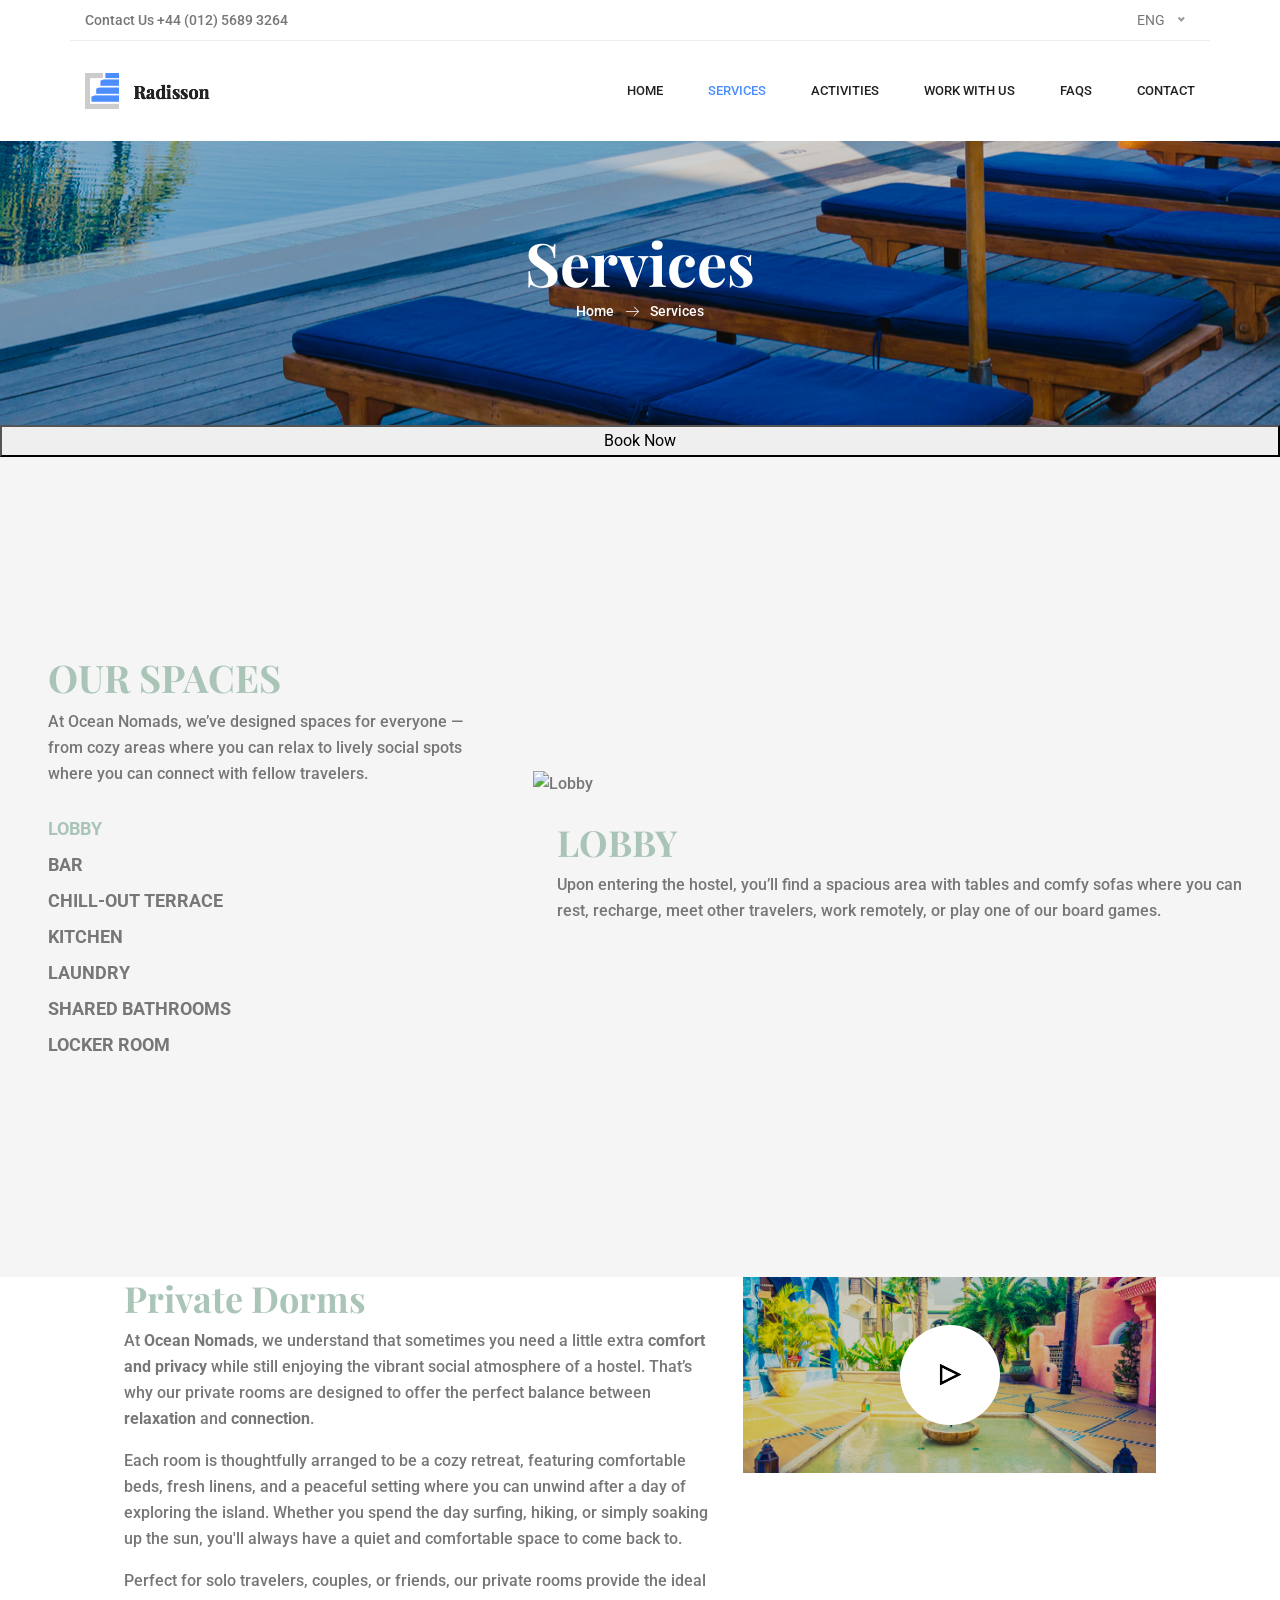
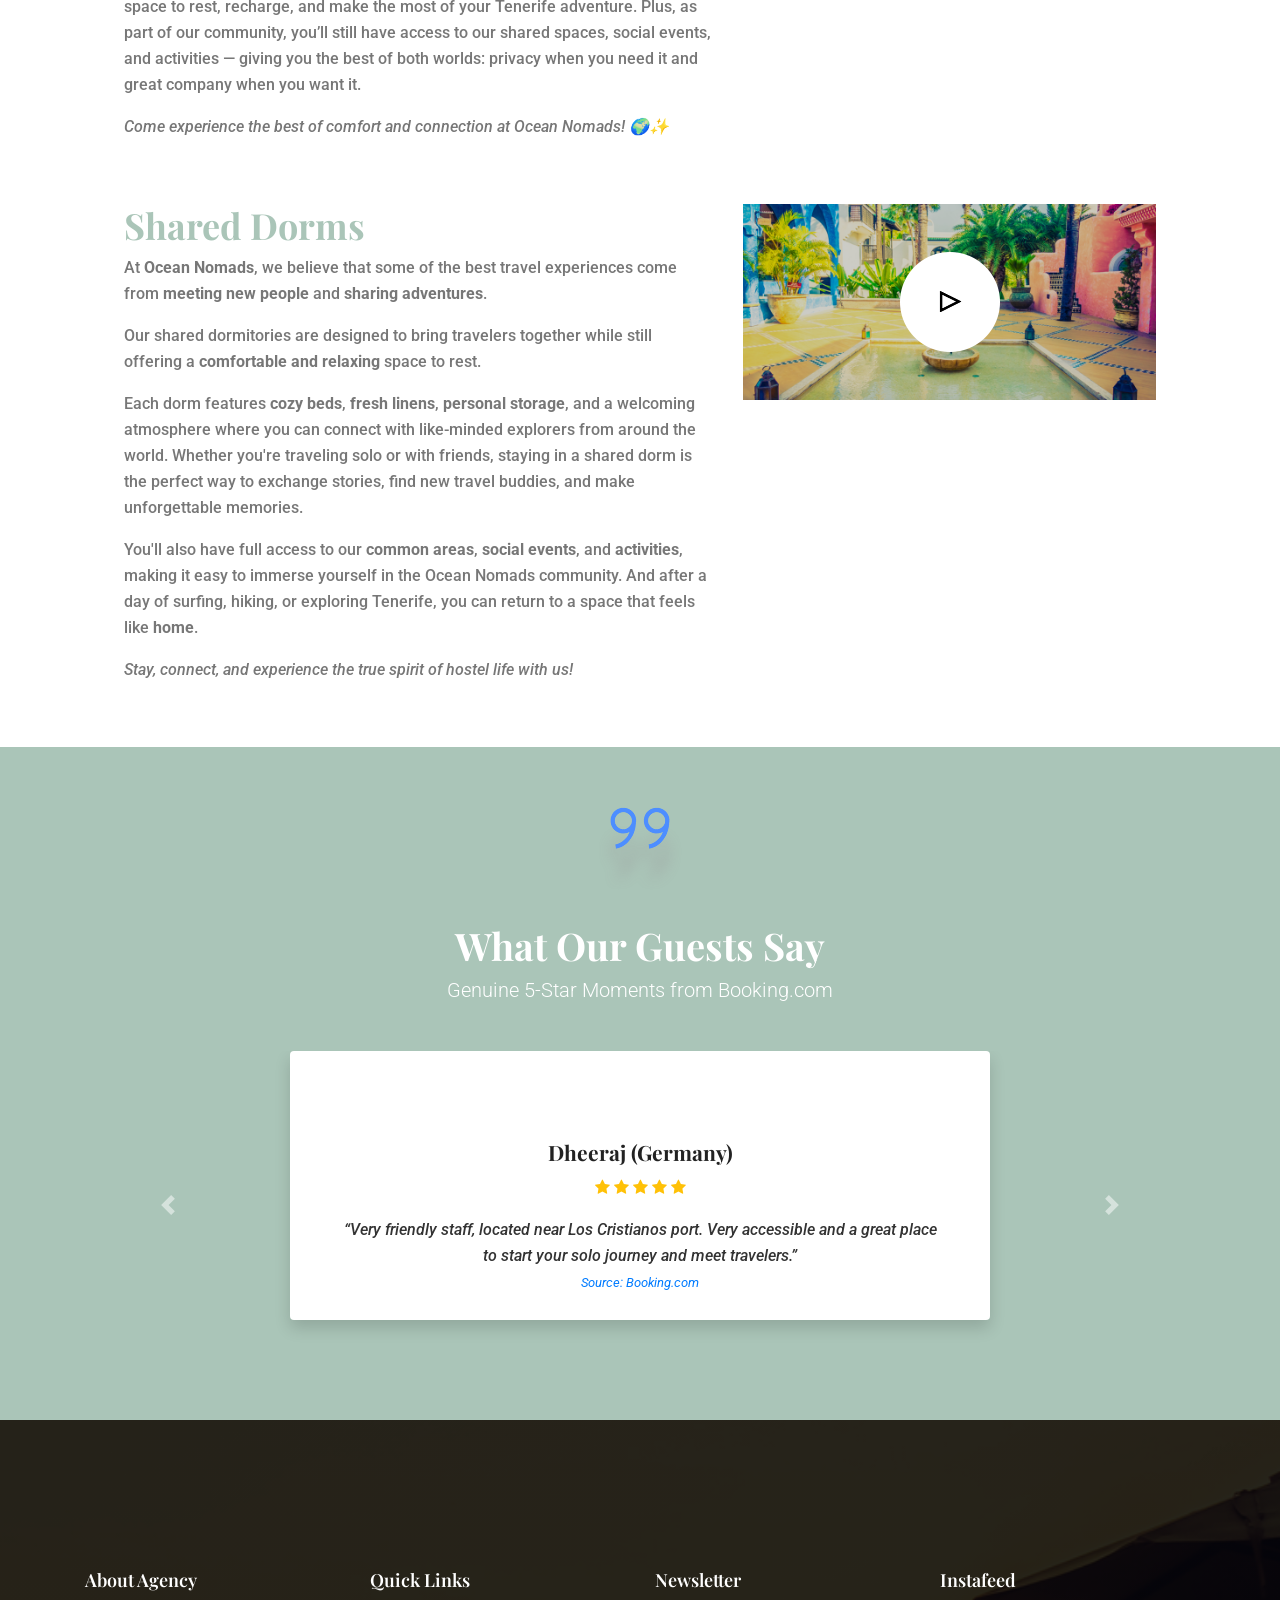
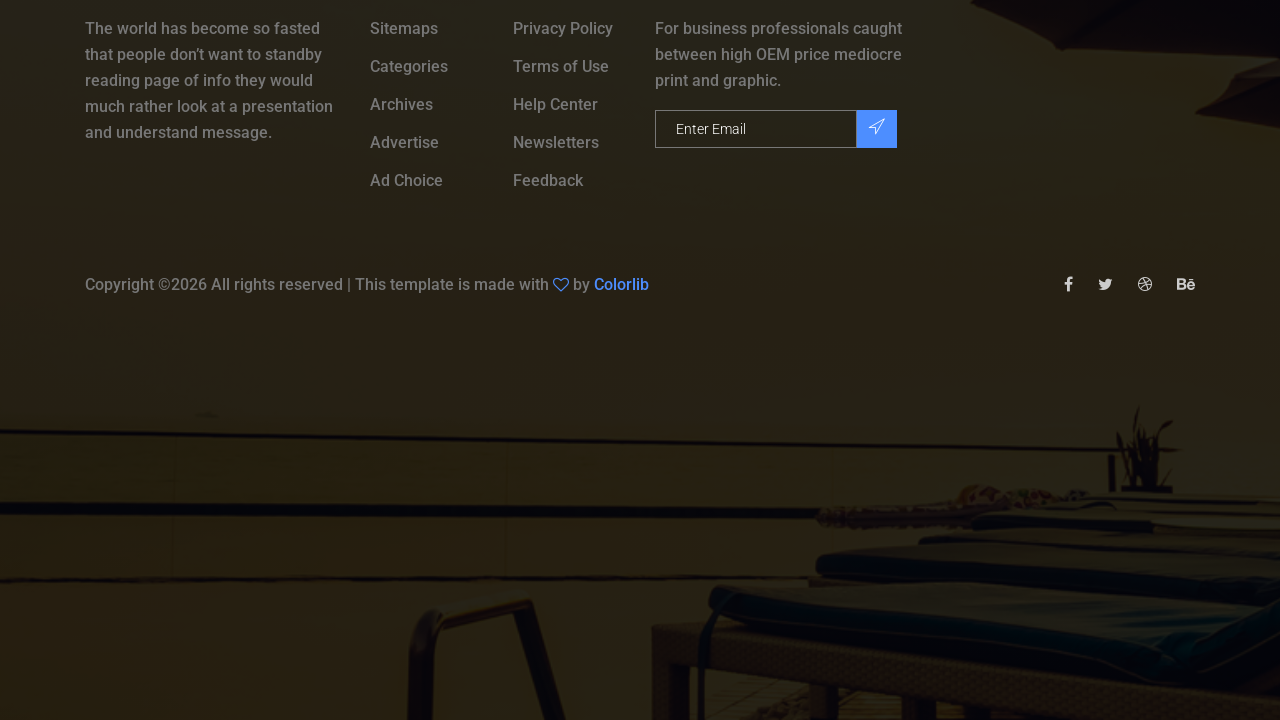
==== commit 28c145bf: "good aesthetics" ====
--- a/radission-gh-pages/about-us.html
+++ b/radission-gh-pages/about-us.html
@@ -23,6 +23,7 @@
   <!-- Main CSS -->
   <link rel="stylesheet" href="css/style.css">
   <link rel="stylesheet" href="css/responsive.css">
+  
 </head>
 
 <body>
@@ -93,59 +94,113 @@
 		</div>
 	</section>
 	<!--================End Home Banner Area =================-->
-
-	<!--================About Area =================-->
-	<section class="about_area section_gap_top">
-		<div class="container">
-			<div class="row">
-				<div class="col-lg-12">
-					<div class="main_title">
-						<div class="top-part">
-							<p>Our Mission</p>
-						</div>
-						<h2>
-							More Than Just A Hostel
-						</h2>
-						<div class="bottom_part">
-						<div class="info-box">
-							<p>
-							Three years ago, we set out on a <strong>mission</strong>: to create a place where 
-							<strong>travelers from all over the world</strong> could connect, share 
-							<strong>unforgettable experiences</strong>, and explore the beauty of 
-							<strong>Tenerife</strong> together.
-							</p>
-						</div>
-
-						<div class="info-box">
-							<p>
-							<strong>Ocean Nomads</strong> is more than just a hostel—it’s a 
-							<strong>vibrant community</strong> where <strong>friendships</strong> are made, 
-							<strong>stories</strong> are shared, and every day brings a 
-							<strong>new adventure</strong>.
-							</p>
-						</div>
-
-						<div class="info-box">
-							<p>
-							Whether you're here to <strong>surf</strong>, <strong>hike</strong>, <strong>dive</strong>, 
-							or simply enjoy the island’s <strong>laid-back vibes</strong>, our space is designed to 
-							bring people together.
-							</p>
-						</div>
-
-						<div class="info-box">
-							<p>
-							From <strong>cozy communal areas</strong> to <strong>weekly activities</strong>, we make 
-							sure every guest feels <strong>at home</strong>.
-							</p>
-						</div>
-						</div>
-
-
-						<a href="#" class="main_btn mt-45">Request Custom Price</a>
-					</div>
-				</div>
-			</div>
+  <!-- Floating Book Now Button -->
+  <button class="book-now-float" data-toggle="modal" data-target="#bookingModal">Book Now</button>
+<!--================ Our Spaces Area =================-->
+<section class="spaces_area section_gap" style="background-color:#f5f5f5;">
+  <div class="container-fluid">
+    <div class="row align-items-center">
+      
+      <!-- Left Column -->
+      <div class="col-lg-5 p-5">
+        <h2 class="font-weight-bold">OUR SPACES</h2>
+        <p>
+          At Ocean Nomads, we’ve designed spaces for everyone — 
+          from cozy areas where you can relax to lively social spots where you can connect with fellow travelers.
+        </p>
+        <ul class="list-unstyled mt-4 space-menu" style="font-weight:bold; font-size:18px; line-height:2; cursor:pointer;">
+          <li data-space="lobby" class="active" style="color:#aac5b8;">LOBBY</li>
+          <li data-space="bar">BAR</li>
+          <li data-space="terrace">CHILL-OUT TERRACE</li>
+          <li data-space="kitchen">KITCHEN</li>
+          <li data-space="laundry">LAUNDRY</li>
+          <li data-space="bathrooms">SHARED BATHROOMS</li>
+          <li data-space="locker">LOCKER ROOM</li>
+        </ul>
+      </div>
+
+      <!-- Right Column -->
+      <div class="col-lg-7 p-0">
+        <div class="space_image_wrapper" style="position:relative;">
+          <img id="spaceImage" src="img/spaces/lobby.jpg" alt="Lobby" class="img-fluid w-100" style="height:500px; object-fit:cover;">
+          <div class="space_caption p-4">
+            <h3 id="spaceTitle" class="font-weight-bold">LOBBY</h3>
+            <p id="spaceDesc">
+              Upon entering the hostel, you’ll find a spacious area with tables and comfy sofas where you can rest, 
+              recharge, meet other travelers, work remotely, or play one of our board games.
+            </p>
+          </div>
+        </div>
+      </div>
+
+    </div>
+  </div>
+</section>
+<!--================ End Our Spaces Area =================-->
+
+<script>
+  // Space data
+  const spaces = {
+    lobby: {
+      title: "LOBBY",
+      img: "img/spaces/lobby.jpg",
+      desc: "Upon entering the hostel, you’ll find a spacious area with tables and comfy sofas where you can rest, recharge, meet other travelers, work remotely, or play one of our board games."
+    },
+    bar: {
+      title: "BAR",
+      img: "img/spaces/bar.jpg",
+      desc: "Our lively bar is the perfect spot to grab a drink, meet fellow travelers, and enjoy unforgettable nights together."
+    },
+    terrace: {
+      title: "CHILL-OUT TERRACE",
+      img: "img/spaces/terrace.jpg",
+      desc: "A cozy terrace with ocean views, ideal for relaxing, reading, or watching the sunset with new friends."
+    },
+    kitchen: {
+      title: "KITCHEN",
+      img: "img/spaces/kitchen.jpg",
+      desc: "A fully equipped guest kitchen where you can cook, share meals, and connect over food from around the world."
+    },
+    laundry: {
+      title: "LAUNDRY",
+      img: "img/spaces/laundry.jpg",
+      desc: "Stay fresh on your travels with our convenient self-service laundry facilities."
+    },
+    bathrooms: {
+      title: "SHARED BATHROOMS",
+      img: "img/spaces/bathroom.jpg",
+      desc: "Clean, modern shared bathrooms designed for comfort and convenience."
+    },
+    locker: {
+      title: "LOCKER ROOM",
+      img: "img/spaces/locker.jpg",
+      desc: "Secure lockers to keep your belongings safe while you explore Tenerife."
+    }
+  };
+
+  // Event listener for clicks
+  document.querySelectorAll(".space-menu li").forEach(item => {
+    item.addEventListener("click", () => {
+      // Remove active class from all
+      document.querySelectorAll(".space-menu li").forEach(el => {
+        el.style.color = "grey";
+        el.classList.remove("active");
+      });
+
+      // Highlight selected
+      item.style.color = "#aac5b8";
+      item.classList.add("active");
+
+      // Update right content
+      const spaceKey = item.getAttribute("data-space");
+      document.getElementById("spaceTitle").innerText = spaces[spaceKey].title;
+      document.getElementById("spaceDesc").innerText = spaces[spaceKey].desc;
+      document.getElementById("spaceImage").src = spaces[spaceKey].img;
+    });
+  });
+</script>
+
+
 			<div class="row justify-content-center align-items-center mb-5">
 			<div class="col-lg-10 d-flex flex-wrap">
 				
@@ -240,120 +295,84 @@
 	</section>
 	<!--================End About Area =================-->
 
-	<!--================Testimonials Area =================-->
-	<section class="testimonials-area section_gap color-bg">
-		<div class="container">
-			<div class="text-center">
-				<img class="quote-img" src="img/quote.png" alt="">
-			</div>
-			<div class="testi-slider owl-carousel" data-slider-id="1">
-				<div class="item">
-					<div class="testi-item">
-						<h4>Fanny Spencer</h4>
-						<ul class="list">
-							<li><a href="#"><i class="fa fa-star"></i></a></li>
-							<li><a href="#"><i class="fa fa-star"></i></a></li>
-							<li><a href="#"><i class="fa fa-star"></i></a></li>
-							<li><a href="#"><i class="fa fa-star"></i></a></li>
-							<li><a href="#"><i class="fa fa-star"></i></a></li>
-						</ul>
-						<div class="wow fadeIn" data-wow-duration="1s">
-							<p>
-								As conscious traveling Paup ers we must always be oncerned about our dear Mother Earth. If you think about it,
-								you travel
-								across her face <br> and She is the host to your journey.
-							</p>
-						</div>
-					</div>
-				</div>
-				<div class="item">
-					<div class="testi-item">
-						<h4>Fanny Spencer</h4>
-						<ul class="list">
-							<li><a href="#"><i class="fa fa-star"></i></a></li>
-							<li><a href="#"><i class="fa fa-star"></i></a></li>
-							<li><a href="#"><i class="fa fa-star"></i></a></li>
-							<li><a href="#"><i class="fa fa-star"></i></a></li>
-							<li><a href="#"><i class="fa fa-star"></i></a></li>
-						</ul>
-						<div class="wow fadeIn" data-wow-duration="1s">
-							<p>
-								As conscious traveling Paup ers we must always be oncerned about our dear Mother Earth. If you think about it,
-								you travel
-								across her face <br> and She is the host to your journey.
-							</p>
-						</div>
-					</div>
-				</div>
-				<div class="item">
-					<div class="testi-item">
-						<h4>Fanny Spencer</h4>
-						<ul class="list">
-							<li><a href="#"><i class="fa fa-star"></i></a></li>
-							<li><a href="#"><i class="fa fa-star"></i></a></li>
-							<li><a href="#"><i class="fa fa-star"></i></a></li>
-							<li><a href="#"><i class="fa fa-star"></i></a></li>
-							<li><a href="#"><i class="fa fa-star"></i></a></li>
-						</ul>
-						<div class="wow fadeIn" data-wow-duration="1s">
-							<p>
-								As conscious traveling Paup ers we must always be oncerned about our dear Mother Earth. If you think about it,
-								you travel
-								across her face <br> and She is the host to your journey.
-							</p>
-						</div>
-					</div>
-				</div>
-				<div class="item">
-					<div class="testi-item">
-						<img src="img/quote.png" alt="">
-						<h4>Fanny Spencer</h4>
-						<ul class="list">
-							<li><a href="#"><i class="fa fa-star"></i></a></li>
-							<li><a href="#"><i class="fa fa-star"></i></a></li>
-							<li><a href="#"><i class="fa fa-star"></i></a></li>
-							<li><a href="#"><i class="fa fa-star"></i></a></li>
-							<li><a href="#"><i class="fa fa-star"></i></a></li>
-						</ul>
-						<div class="wow fadeIn" data-wow-duration="1s">
-							<p>
-								As conscious traveling Paup ers we must always be oncerned about our dear Mother Earth. If you think about it,
-								you travel
-								across her face <br> and She is the host to your journey.
-							</p>
-						</div>
-					</div>
-				</div>
-			</div>
-			<div class="owl-thumbs d-flex justify-content-center" data-slider-id="1">
-				<div class="owl-thumb-item">
-					<div>
-						<img class="img-fluid" src="img/testimonial/t1.png" alt="">
-					</div>
-					<div class="overlay overlay-grad"></div>
-				</div>
-				<div class="owl-thumb-item">
-					<div>
-						<img class="img-fluid" src="img/testimonial/t2.png" alt="">
-					</div>
-					<div class="overlay overlay-grad"></div>
-				</div>
-				<div class="owl-thumb-item">
-					<div>
-						<img class="img-fluid" src="img/testimonial/t3.png" alt="">
-					</div>
-					<div class="overlay overlay-grad"></div>
-				</div>
-				<div class="owl-thumb-item">
-					<div>
-						<img class="img-fluid" src="img/testimonial/t4.png" alt="">
-					</div>
-					<div class="overlay overlay-grad"></div>
-				</div>
-			</div>
-		</div>
-	</section>
-	<!--================End Testimonials Area =================-->
+<section class="testimonials-area section_gap" style="background:#aac5b8 !important; padding:60px 0; text-align:center;">
+  <div class="container text-center">
+    <img class="quote-img mb-3" src="img/quote.png" alt="Quote">
+    <h1 class="mt-3 font-weight-bold">What Our Guests Say</h1>
+    <p class="lead mb-5" style=color:#ffffff;">Genuine 5-Star Moments from Booking.com</p>
+
+    <div id="reviewsCarousel" class="carousel slide" data-ride="carousel">
+      <div class="carousel-inner">
+
+        <!-- Review 1 -->
+        <div class="carousel-item active">
+          <div class="testi-item p-4 shadow mx-auto bg-white rounded" style="max-width:700px; color:#333;">
+            <h4 class="font-weight-bold">Dheeraj (Germany)</h4>
+            <div class="mb-2">
+              <i class="fa fa-star text-warning"></i>
+              <i class="fa fa-star text-warning"></i>
+              <i class="fa fa-star text-warning"></i>
+              <i class="fa fa-star text-warning"></i>
+              <i class="fa fa-star text-warning"></i>
+            </div>
+            <p class="mt-3">
+              “Very friendly staff, located near Los Cristianos port. Very accessible and a great place to start your solo journey and meet travelers.”  
+              <br><small><a href="https://www.booking.com/reviews/es/hotel/ocean-house-arona.html" target="_blank">Source: Booking.com</a></small>
+            </p>
+          </div>
+        </div>
+
+        <!-- Review 2 -->
+        <div class="carousel-item">
+          <div class="testi-item p-4 shadow mx-auto bg-white rounded" style="max-width:700px; color:#333;">
+            <h4 class="font-weight-bold">Shalabh18 (France)</h4>
+            <div class="mb-2">
+              <i class="fa fa-star text-warning"></i>
+              <i class="fa fa-star text-warning"></i>
+              <i class="fa fa-star text-warning"></i>
+              <i class="fa fa-star text-warning"></i>
+              <i class="fa fa-star text-warning"></i>
+            </div>
+            <p class="mt-3">
+              “It’s right next to Los Cristianos and Las Americas beaches. Also, a full kitchen and fridge space is available… surrounded by restaurants and surf shops.”  
+              <br><small><a href="https://www.booking.com/reviews/es/hotel/ocean-house-arona.html" target="_blank">Source: Booking.com</a></small>
+            </p>
+          </div>
+        </div>
+
+        <!-- Review 3 -->
+        <div class="carousel-item">
+          <div class="testi-item p-4 shadow mx-auto bg-white rounded" style="max-width:700px; color:#333;">
+            <h4 class="font-weight-bold">Anonymous Guest</h4>
+            <div class="mb-2">
+              <i class="fa fa-star text-warning"></i>
+              <i class="fa fa-star text-warning"></i>
+              <i class="fa fa-star text-warning"></i>
+              <i class="fa fa-star text-warning"></i>
+              <i class="fa fa-star text-warning"></i>
+            </div>
+            <p class="mt-3">
+              “The atmosphere is amazing, very welcoming, and the staff are super friendly. Highly recommended for travelers looking for a community vibe.”  
+              <br><small><a href="https://www.booking.com/reviews/es/hotel/ocean-house-arona.html" target="_blank">Source: Booking.com</a></small>
+            </p>
+          </div>
+        </div>
+
+      </div>
+
+      <!-- Controls -->
+      <a class="carousel-control-prev" href="#reviewsCarousel" role="button" data-slide="prev">
+        <span class="carousel-control-prev-icon"></span>
+        <span class="sr-only">Previous</span>
+      </a>
+      <a class="carousel-control-next" href="#reviewsCarousel" role="button" data-slide="next">
+        <span class="carousel-control-next-icon"></span>
+        <span class="sr-only">Next</span>
+      </a>
+    </div>
+  </div>
+</section>
+
 
 	<!--================ start footer Area  =================-->
 	<footer class="footer-area section_gap">
--- a/radission-gh-pages/css/style.css
+++ b/radission-gh-pages/css/style.css
@@ -68,7 +68,7 @@
   body.blog {
     background: #f1f9ff; }
 
-h1, h4, h5, h6 {
+h4, h5, h6 {
   font-family: "Playfair Display", serif;
   font-weight: bold;
   color: #222222; }
@@ -76,14 +76,20 @@
 h2 {
   font-family: "Playfair Display", serif;
   font-weight: bold;
-  color: #007f8c;
+  color: #aac5b8;
   font-size: 38px; }
 
 h3 {
   font-family: "Playfair Display", serif;
   font-weight: bold;
-  color: #42776a;
+  color: #aac5b8;
   font-size: 36px; }
+
+h1 {
+  font-family: "Playfair Display", serif;
+  font-weight: bold;
+  color: #ffffff;
+  font-size: 38px; }
 
 button:focus {
   outline: none;
@@ -1105,6 +1111,7 @@
 
 /* End Our Room Area css
 ============================================================================================ */
+
 /* Testimonials Area css
 ============================================================================================ */
 .testimonials-area {
@@ -1197,6 +1204,21 @@
 ============================================================================================ */
 /*---------------------------------------------------- */
 /*----------------------------------------------------*/
+html, body {
+  height: 100%;
+  margin: 0;
+  display: flex;
+  flex-direction: column;
+}
+
+body > .content {
+  flex: 1;
+}
+
+footer {
+  margin-top: auto;
+}
+
 .footer-area {
   min-height: 100%;
   background: linear-gradient(0deg, rgba(0, 0, 0, 0.85), rgba(0, 0, 0, 0.85)), url(../img/footer-bg.jpg) no-repeat center;
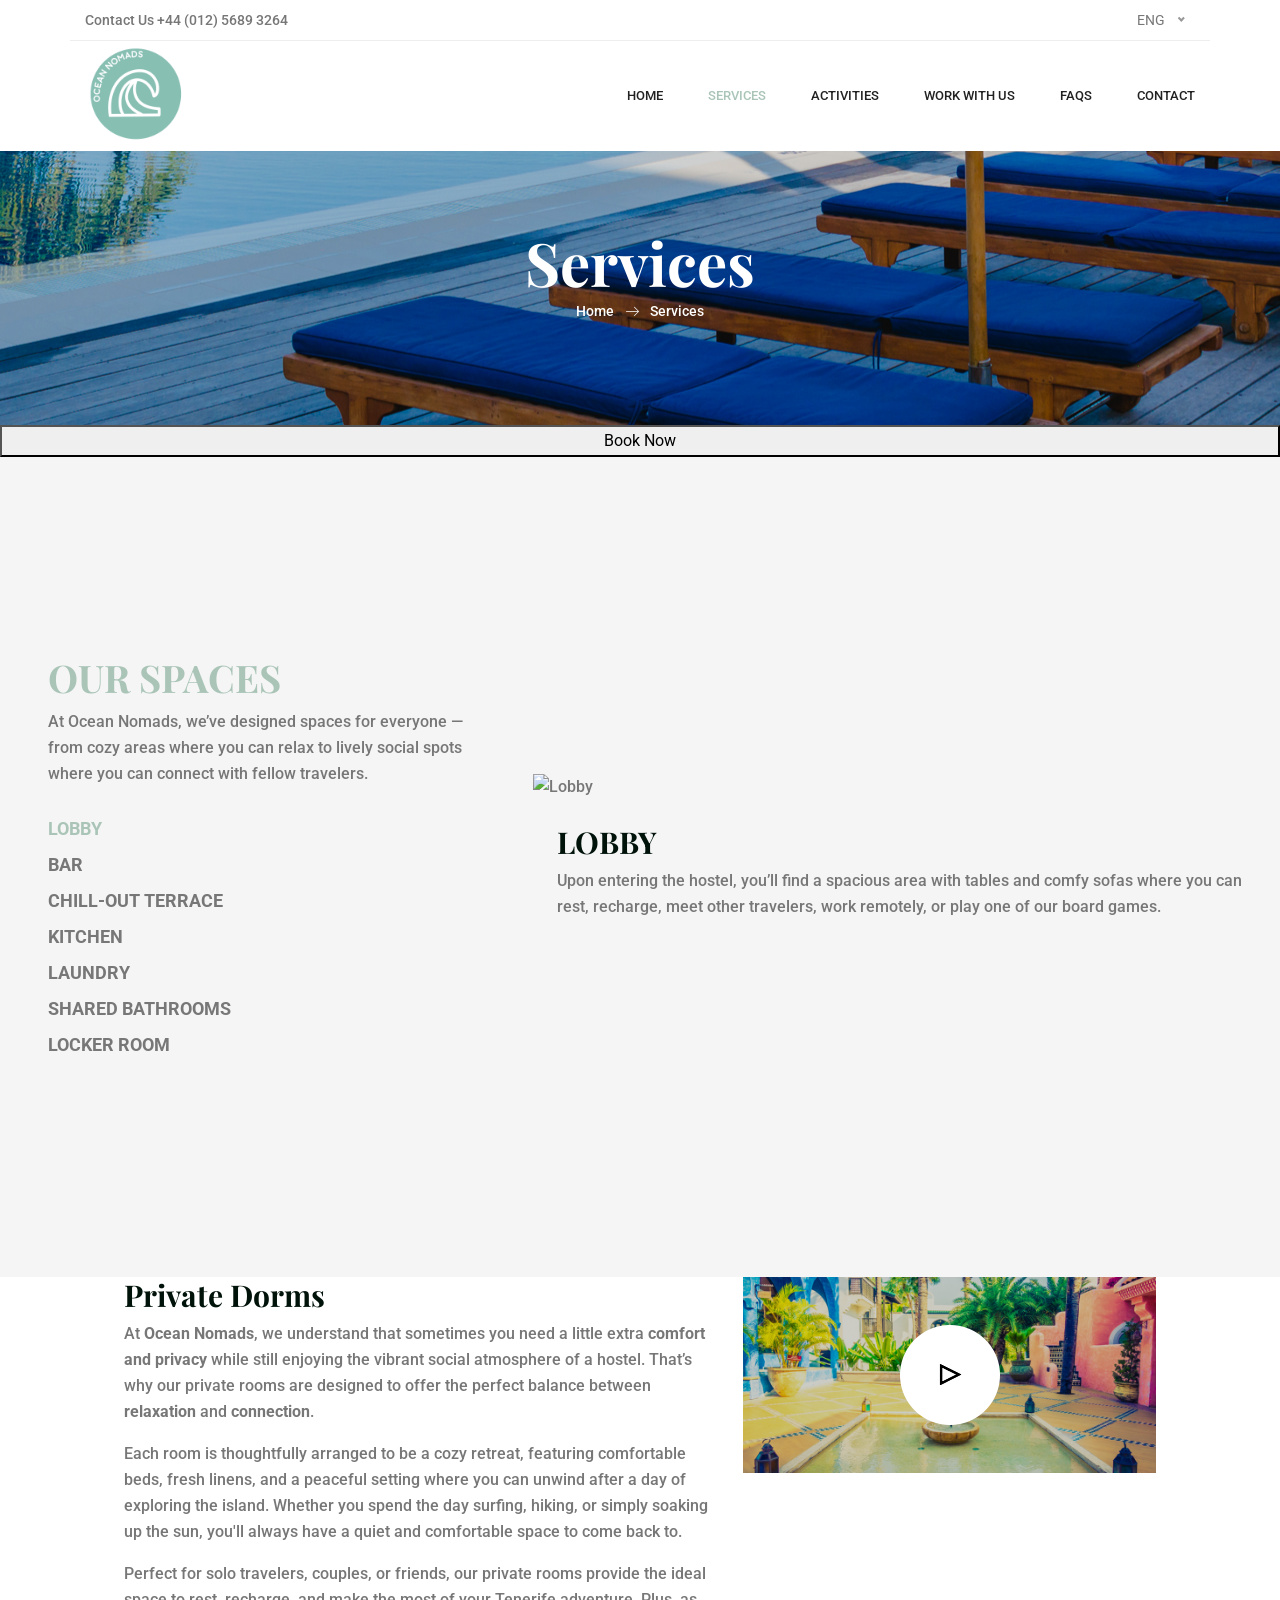
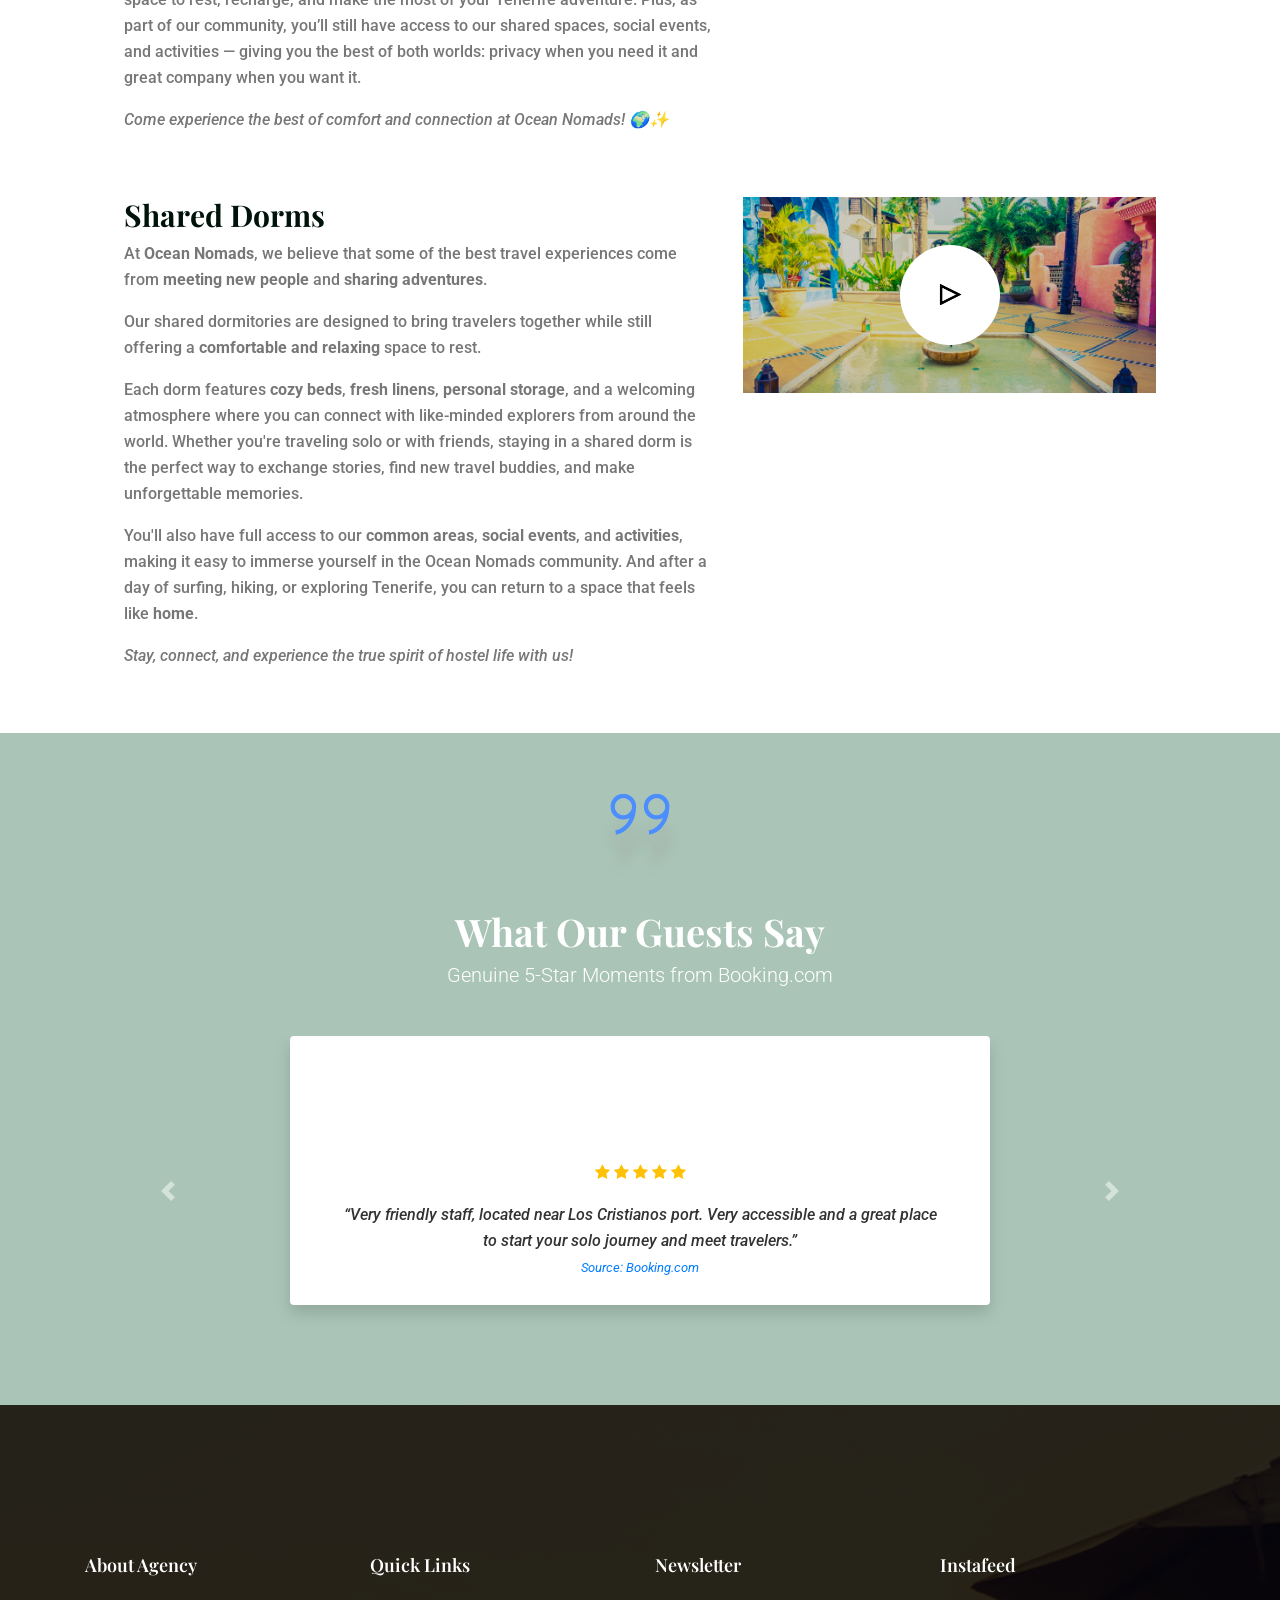
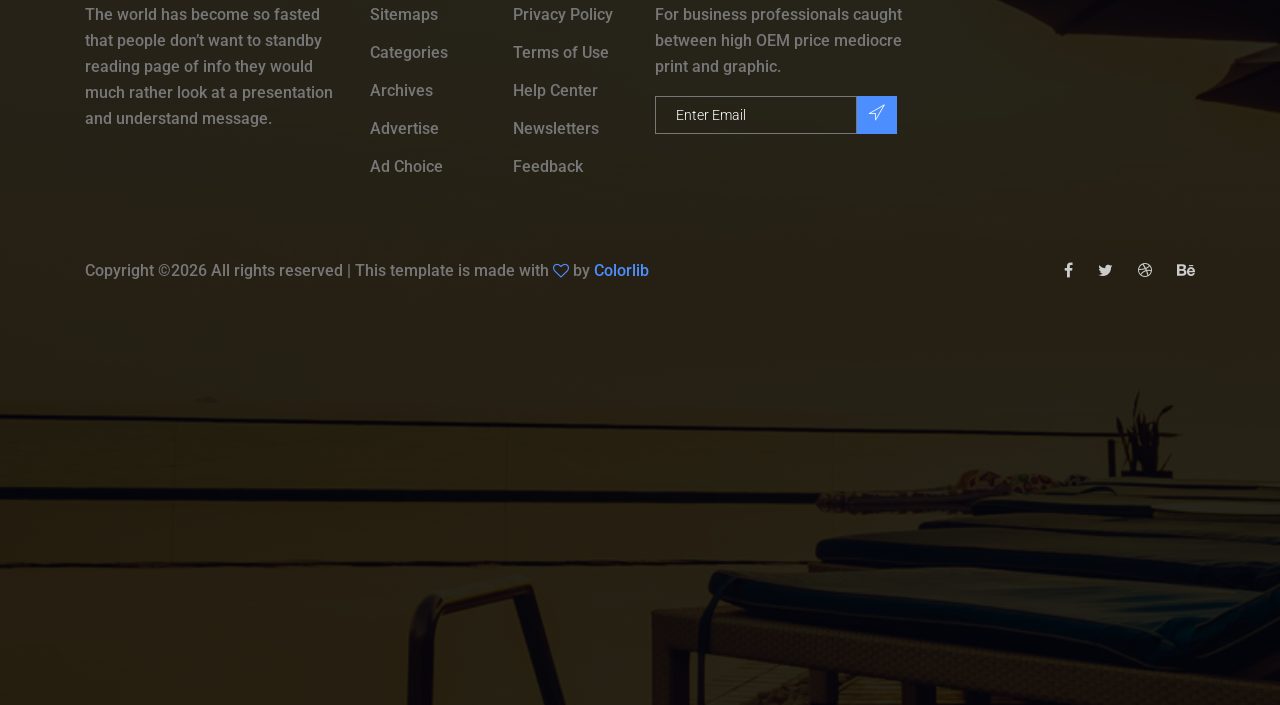
==== commit 832fadfc: "logo and header" ====
--- a/radission-gh-pages/about-us.html
+++ b/radission-gh-pages/about-us.html
@@ -51,7 +51,7 @@
         <div class="container">
           <!-- Brand Logo -->
           <a class="navbar-brand logo_h" href="index.html">
-            <img src="img/logo.png" alt="Ocean Nomads Hostel Logo">
+         <img src="img/logo.png" alt="Ocean Nomads Hostel Logo" style="height:100px; width:auto;">
           </a>
           <button class="navbar-toggler" type="button" data-toggle="collapse"
             data-target="#navbarSupportedContent" aria-controls="navbarSupportedContent"
--- a/radission-gh-pages/css/style.css
+++ b/radission-gh-pages/css/style.css
@@ -71,7 +71,7 @@
 h4, h5, h6 {
   font-family: "Playfair Display", serif;
   font-weight: bold;
-  color: #222222; }
+  color: #ffffff; }
 
 h2 {
   font-family: "Playfair Display", serif;
@@ -82,8 +82,8 @@
 h3 {
   font-family: "Playfair Display", serif;
   font-weight: bold;
-  color: #aac5b8;
-  font-size: 36px; }
+  color: #00130a;
+  font-size: 30px; }
 
 h1 {
   font-family: "Playfair Display", serif;
@@ -187,7 +187,7 @@
         .header_area .navbar .nav .nav-item .nav-link:after {
           display: none; }
       .header_area .navbar .nav .nav-item:hover .nav-link, .header_area .navbar .nav .nav-item.active .nav-link {
-        color: #4d8eff; }
+        color: #aac5b8 }
       .header_area .navbar .nav .nav-item.submenu {
         position: relative; }
         .header_area .navbar .nav .nav-item.submenu ul {
@@ -467,6 +467,26 @@
 /* End Home Banner Area css
 ============================================================================================ */
 
+.section-divider {
+  width: 100%;
+  margin: 0;
+  padding: 0;
+  line-height: 0; /* no gaps */
+  overflow: visible; /* force visible */
+  position: relative;
+  z-index: 1;
+}
+
+.section-divider img {
+  display: block;
+  width: 100%;
+  height: 25vh;   /* 10% of viewport height */
+  object-fit: cover; /* ensures it fills the space without stretching weirdly */
+  margin: 0;
+  padding: 0;
+}
+
+
 /* Reservation Form Area css
 ============================================================================================ */
 .reservation_form_area .res_form_inner {
@@ -563,6 +583,35 @@
 
 /* End Reservation Form Area css
 ============================================================================================ */
+
+/*-----------about us on home----------------------------------------- */
+  .info-card {
+    background-color: white;
+    border-radius: 15px;
+    box-shadow: 0 6px 18px rgba(0, 0, 0, 0.1);
+    transition: transform 0.3s ease, box-shadow 0.3s ease;
+    cursor: pointer;
+  }
+  .info-card:hover {
+    transform: translateY(-10px);
+    box-shadow: 0 12px 24px rgba(0, 0, 0, 0.2);
+  }
+
+  .info-card .card-img {
+    height: 200px;
+    object-fit: cover;
+    clip-path: polygon(0 0, 100% 0, 100% 85%, 0% 100%);
+  }
+
+  .about_us_section h2 {
+    font-size: 2.5rem;
+  }
+
+  .about_us_section p {
+    font-size: 0.9rem;
+  }
+
+
 /*============== contact_area css ================*/
 .mapBox {
   height: 420px;
@@ -1026,6 +1075,15 @@
     -ms-transform: translateY(-50%);
     -o-transform: translateY(-50%);
     transform: translateY(-50%); }
+
+
+
+/* Smooth infinite scroll */
+@keyframes scrollVideos {
+  0%   { transform: translateX(0); }
+  100% { transform: translateX(-50%); }
+}
+
 
 /* End About Area css
 ============================================================================================ */
